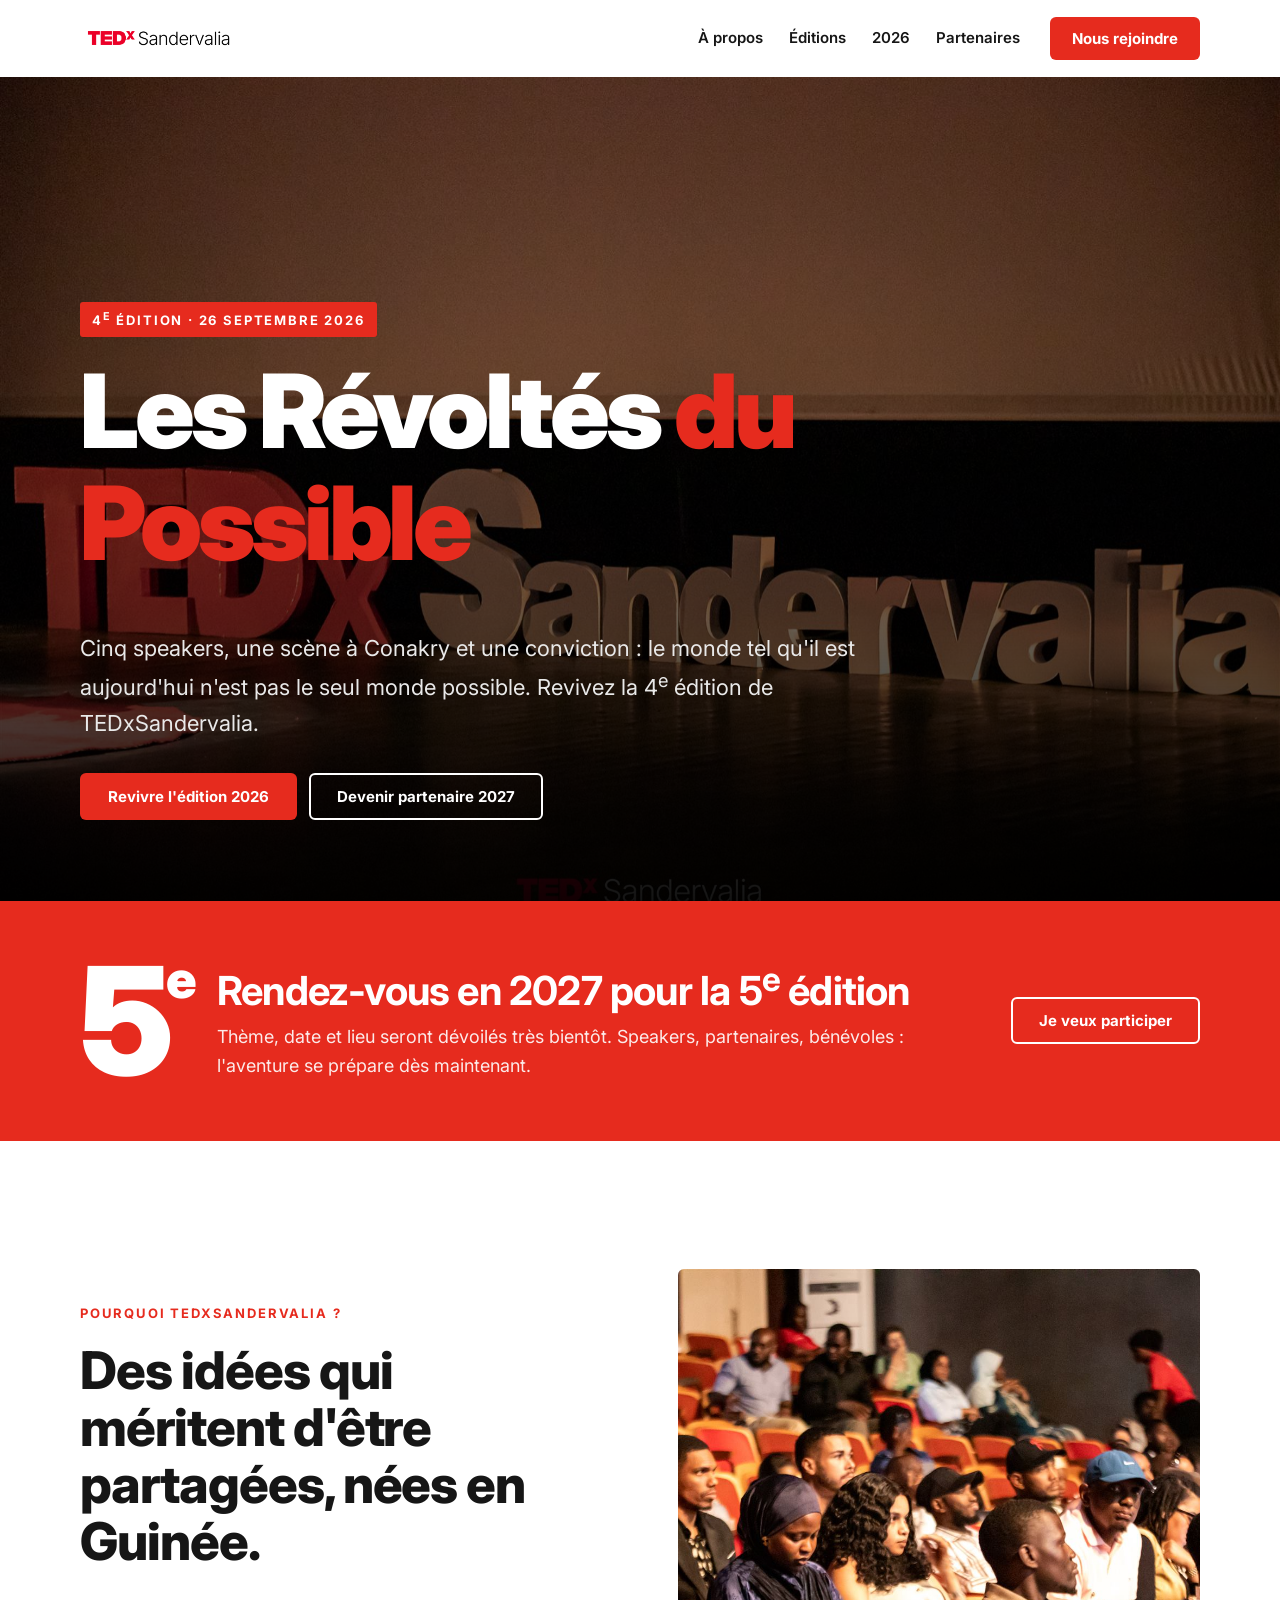
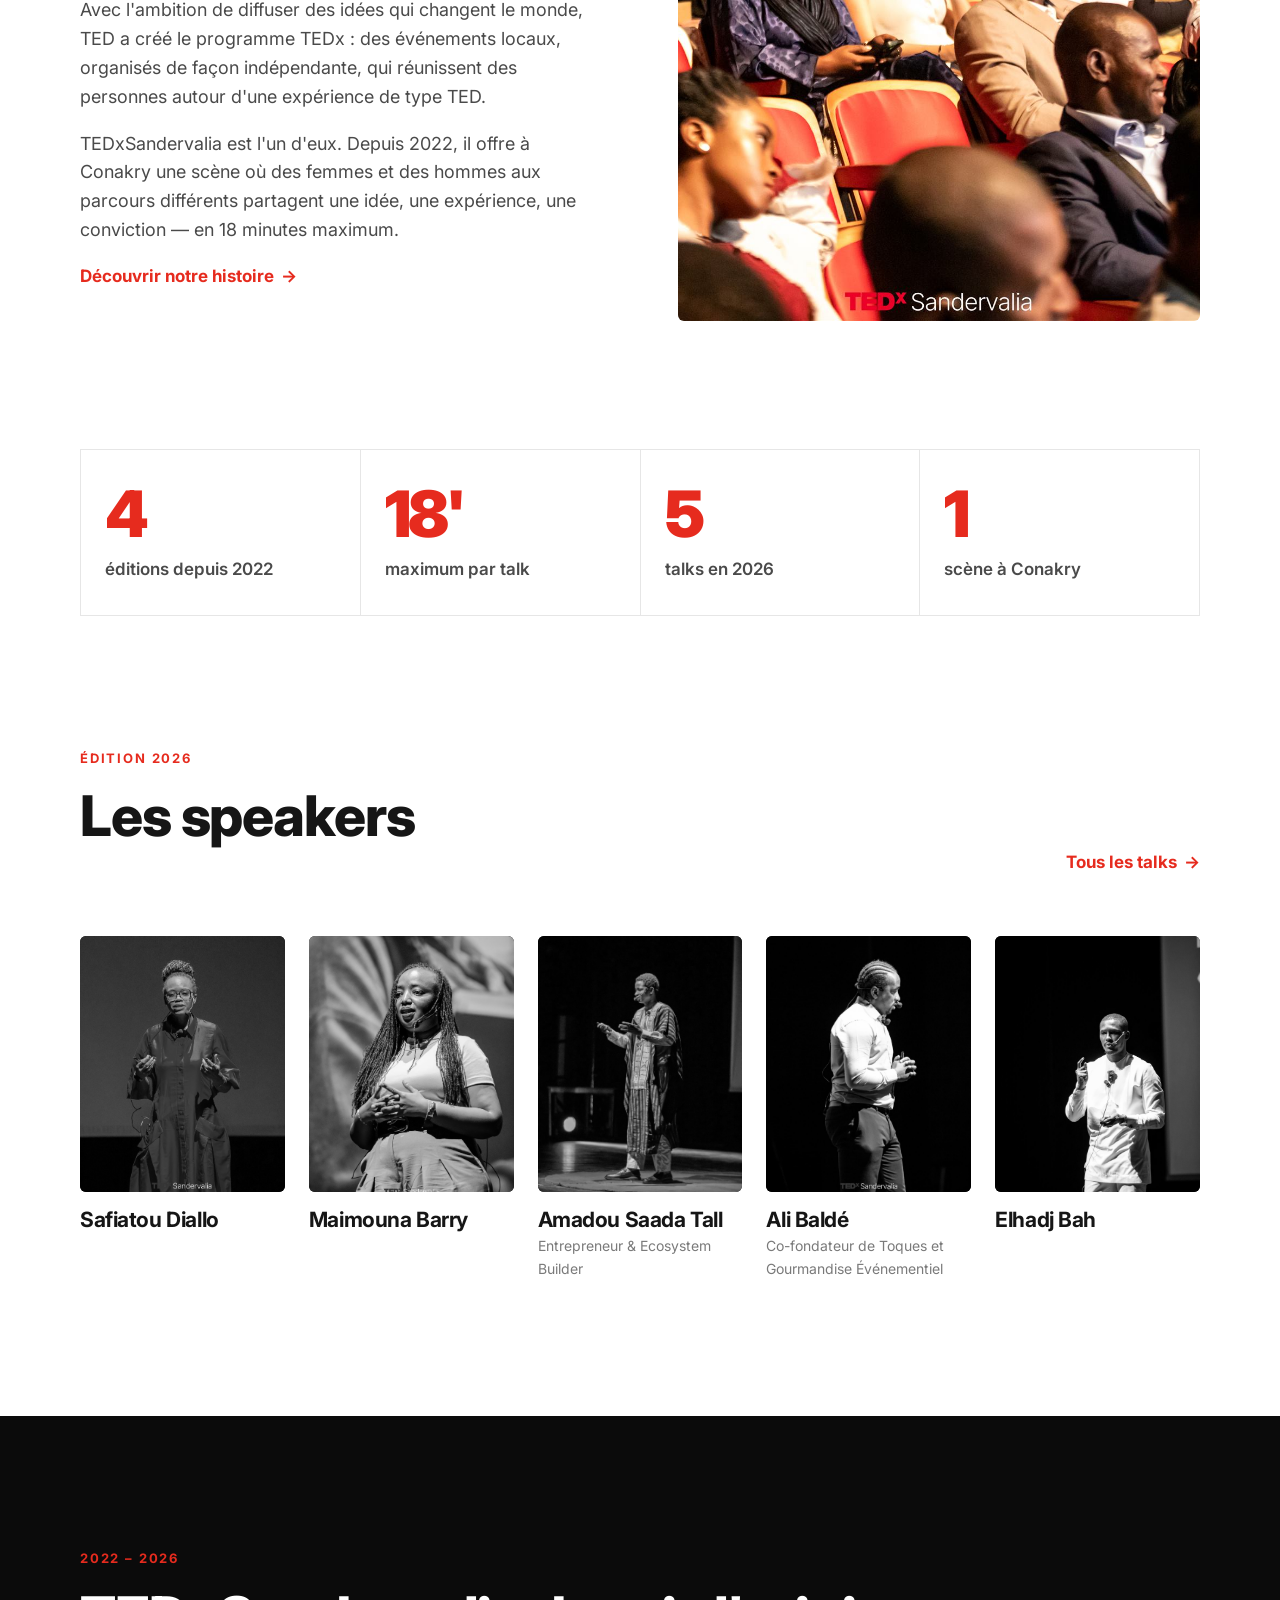
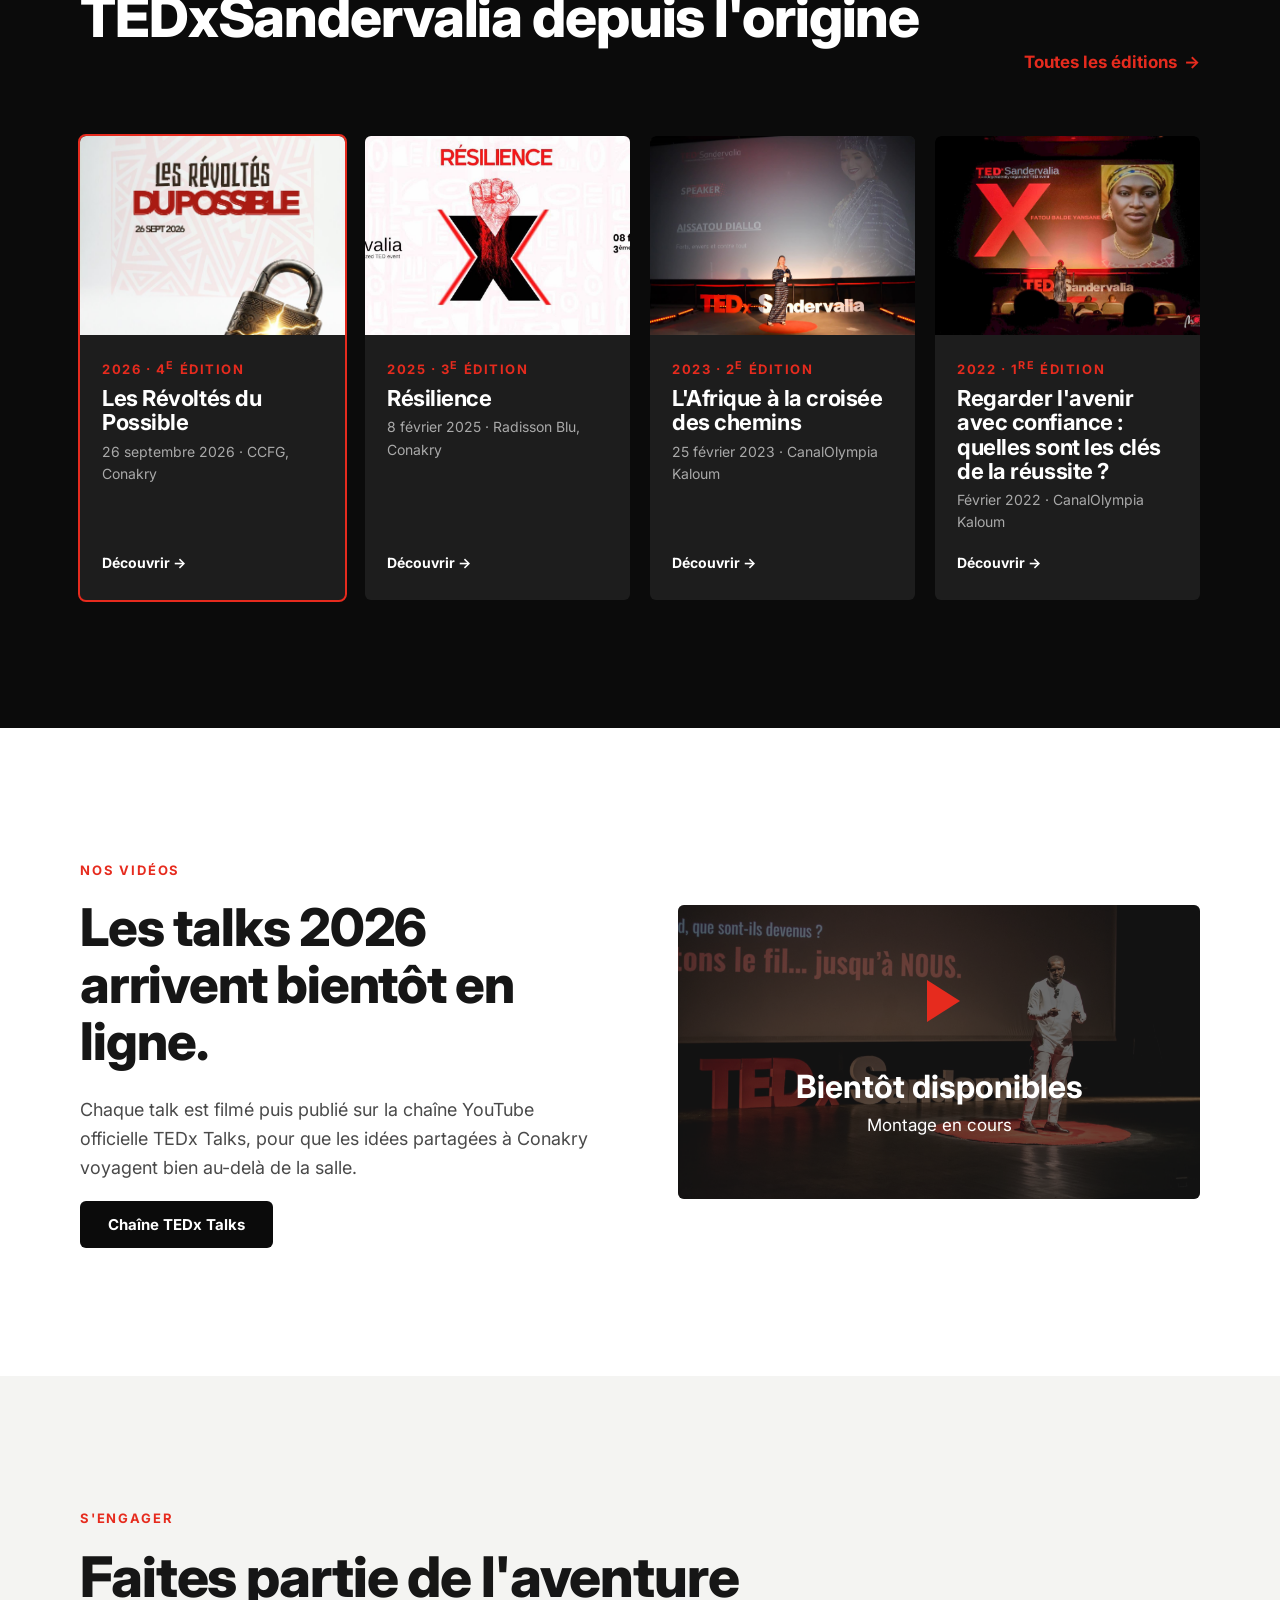
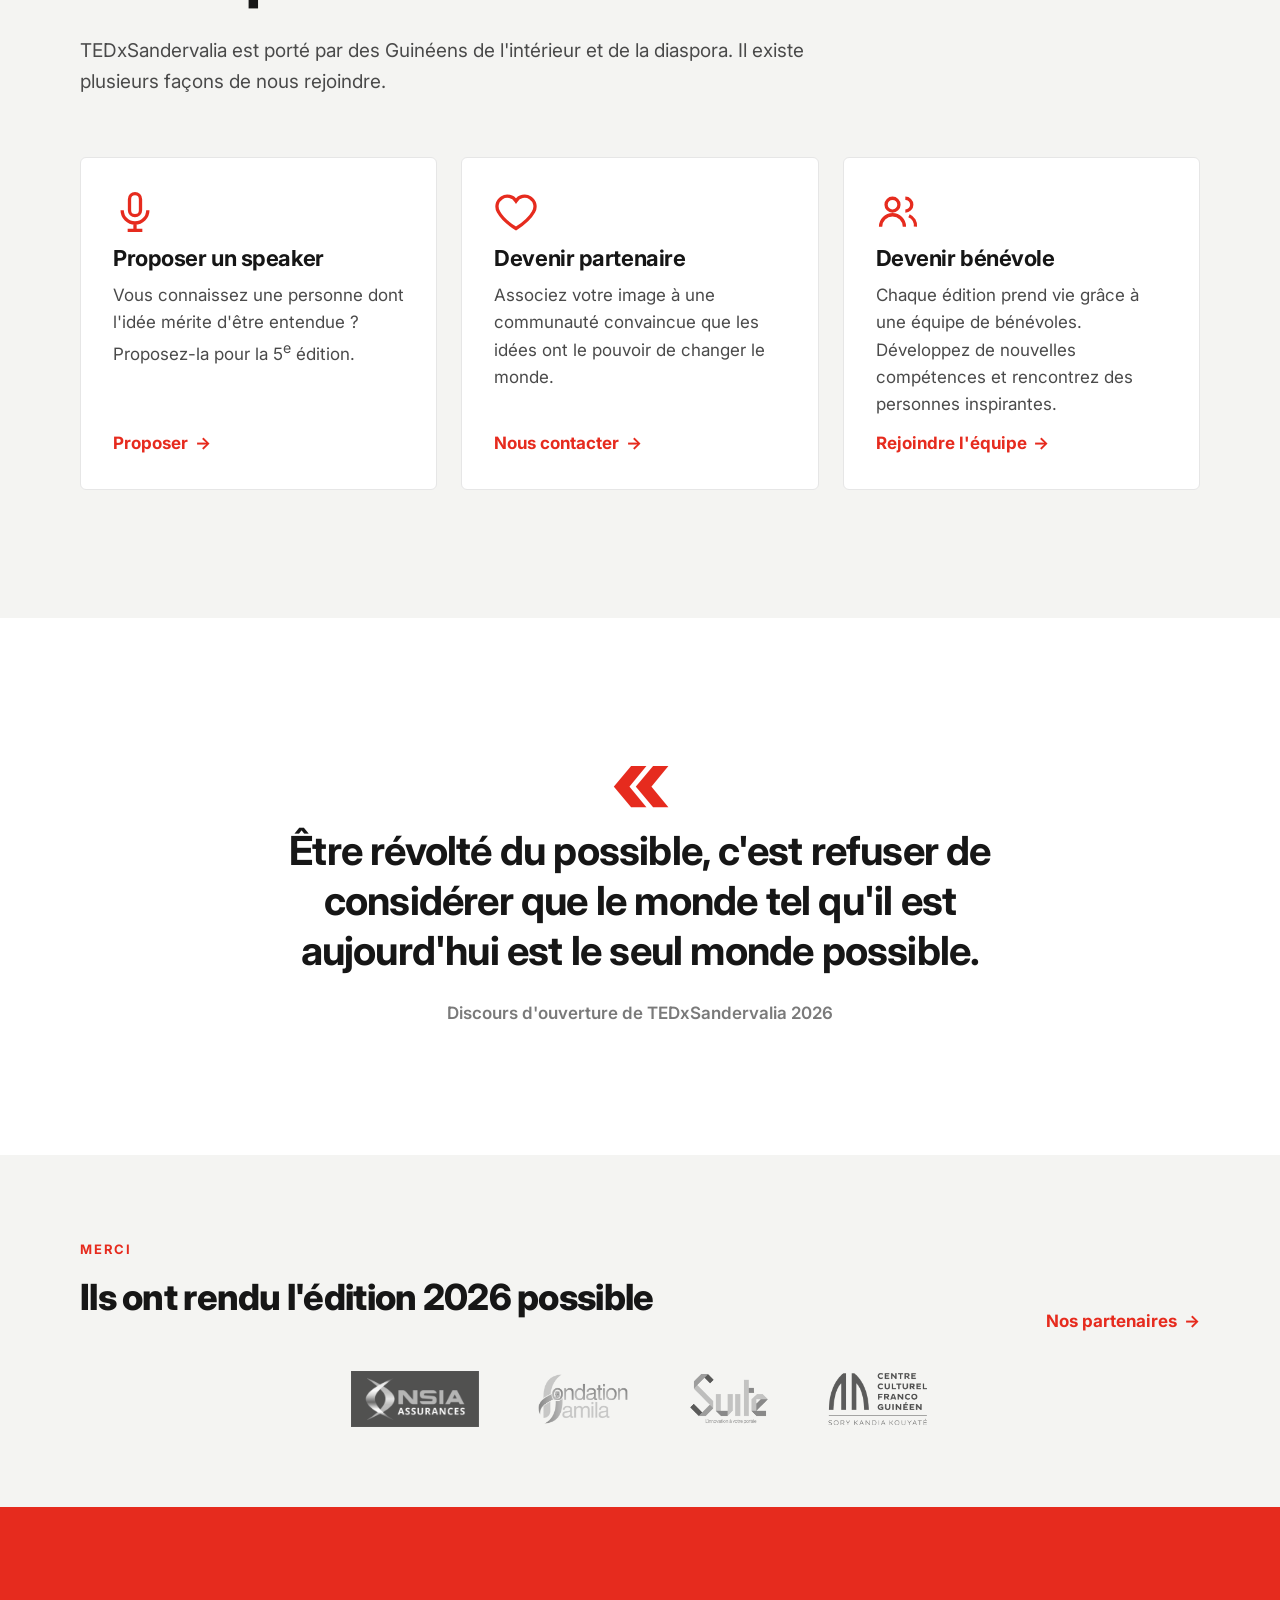
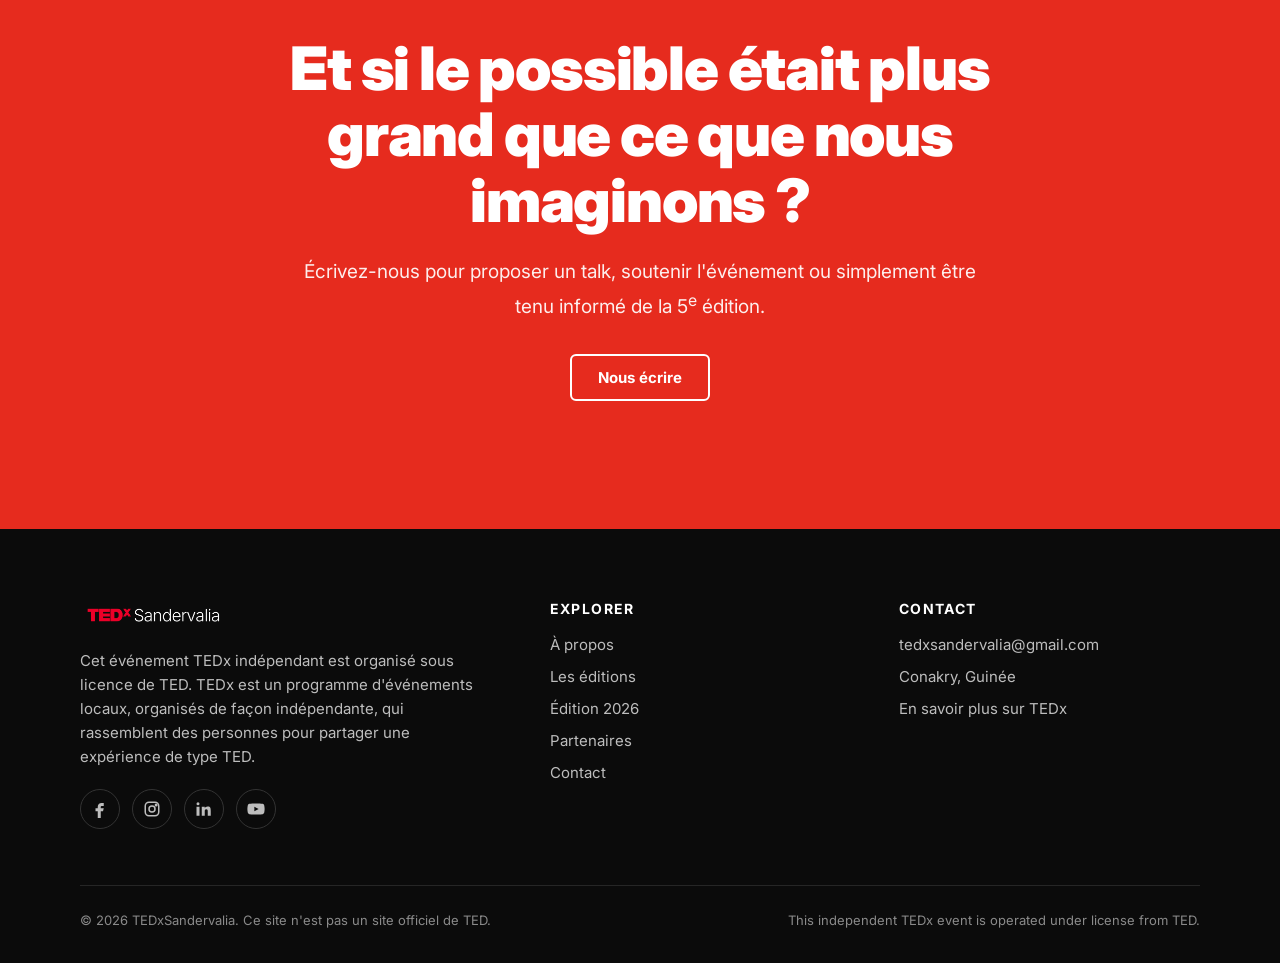
==== index.html @ 17d23d75 "Add files via upload" ====
<!doctype html>
<html lang="fr">
<head>
  <meta charset="utf-8">
  <meta name="viewport" content="width=device-width, initial-scale=1">
  <meta name="robots" content="noindex, nofollow"> <!-- PRÉVERSION : retirer au lancement officiel -->
  <title>TEDxSandervalia — Des idées qui méritent d'être partagées, à Conakry</title>
  <meta name="description" content="TEDxSandervalia est un événement TEDx organisé de façon indépendante à Conakry, en Guinée. Quatre éditions depuis 2022, des talks qui font émerger de nouvelles possibilités.">
  <meta property="og:title" content="TEDxSandervalia">
  <meta property="og:description" content="Événement TEDx organisé de façon indépendante à Conakry, Guinée.">
  <meta property="og:image" content="assets/img/hero-scene.jpg">
  <meta property="og:type" content="website">
  <link rel="icon" type="image/png" href="assets/img/favicon.png">
  <link rel="preconnect" href="https://fonts.googleapis.com">
  <link rel="preconnect" href="https://fonts.gstatic.com" crossorigin>
  <link href="https://fonts.googleapis.com/css2?family=Inter:wght@400;500;600;700;800;900&display=swap" rel="stylesheet">
  <link rel="stylesheet" href="assets/css/style.css">
</head>
<body>
  <a class="skip-link" href="#contenu">Aller au contenu</a>

  <header class="site-header">
    <div class="container">
      <a class="brand" href="index.html" aria-label="TEDxSandervalia — accueil">
        <img src="assets/img/logo-black.png" alt="TEDxSandervalia" width="159" height="30">
      </a>
      <button class="nav-toggle" aria-label="Ouvrir le menu" aria-expanded="false" aria-controls="nav"><span></span></button>
      <nav class="nav" id="nav" aria-label="Navigation principale">
        <ul class="nav__list">
          <li><a href="a-propos.html">À propos</a></li>
          <li><a href="editions.html">Éditions</a></li>
          <li><a href="edition-2026.html">2026</a></li>
          <li><a href="partenaires.html">Partenaires</a></li>
        </ul>
        <a class="btn btn--red" href="contact.html">Nous rejoindre</a>
      </nav>
    </div>
  </header>

  <main id="contenu">
    <!-- HERO -->
    <section class="hero">
      <div class="hero__media">
        <img src="assets/img/hero-scene.jpg" alt="Les lettres TEDx Sandervalia sur la scène du Centre Culturel Franco-Guinéen" fetchpriority="high">
      </div>
      <div class="container hero__content">
        <span class="eyebrow">4<sup>e</sup> édition · 26 septembre 2026</span>
        <h1>Les Révoltés <em>du Possible</em></h1>
        <p class="hero__lead">Cinq speakers, une scène à Conakry et une conviction : le monde tel qu'il est aujourd'hui n'est pas le seul monde possible. Revivez la 4<sup>e</sup> édition de TEDxSandervalia.</p>
        <div class="btn-row">
          <a class="btn btn--red" href="edition-2026.html">Revivre l'édition 2026</a>
          <a class="btn btn--ghost" href="contact.html#partenaire">Devenir partenaire 2027</a>
        </div>
      </div>
    </section>

    <!-- PROCHAINE ÉDITION -->
    <section class="section section--red" style="padding:56px 0">
      <div class="container announce">
        <div class="announce__num" aria-hidden="true">5<sup>e</sup></div>
        <div>
          <h2>Rendez-vous en 2027 pour la 5<sup>e</sup> édition</h2>
          <p>Thème, date et lieu seront dévoilés très bientôt. Speakers, partenaires, bénévoles : l'aventure se prépare dès maintenant.</p>
        </div>
        <a class="btn btn--ghost" href="contact.html">Je veux participer</a>
      </div>
    </section>

    <!-- POURQUOI -->
    <section class="section">
      <div class="container split">
        <div class="reveal">
          <span class="eyebrow">Pourquoi TEDxSandervalia ?</span>
          <h2>Des idées qui méritent d'être partagées, nées en Guinée.</h2>
          <p>Avec l'ambition de diffuser des idées qui changent le monde, TED a créé le programme TEDx : des événements locaux, organisés de façon indépendante, qui réunissent des personnes autour d'une expérience de type TED.</p>
          <p>TEDxSandervalia est l'un d'eux. Depuis 2022, il offre à Conakry une scène où des femmes et des hommes aux parcours différents partagent une idée, une expérience, une conviction — en 18 minutes maximum.</p>
          <a class="link-arrow" href="a-propos.html">Découvrir notre histoire</a>
        </div>
        <div class="split__media reveal">
          <img src="assets/img/public-1.jpg" alt="Le public attentif dans la salle du CCFG pendant TEDxSandervalia 2026" loading="lazy">
        </div>
      </div>
    </section>

    <!-- CHIFFRES -->
    <section class="section section--grey" style="padding-top:0;padding-bottom:0;background:none">
      <div class="container">
        <div class="stats reveal">
          <div class="stat"><strong>4</strong><span>éditions depuis 2022</span></div>
          <div class="stat"><strong>18'</strong><span>maximum par talk</span></div>
          <div class="stat"><strong>5</strong><span>talks en 2026</span></div>
          <div class="stat"><strong>1</strong><span>scène à Conakry</span></div>
        </div>
      </div>
    </section>

    <!-- SPEAKERS 2026 -->
    <section class="section">
      <div class="container">
        <div class="section__head section__head--row reveal">
          <div>
            <span class="eyebrow">Édition 2026</span>
            <h2>Les speakers</h2>
          </div>
          <a class="link-arrow" href="edition-2026.html#speakers">Tous les talks</a>
        </div>
        <div class="speakers">
          <article class="speaker reveal">
            <div class="speaker__photo"><img src="assets/img/safiatou-diallo.jpg" alt="Safiatou Diallo sur la scène de TEDxSandervalia" loading="lazy"></div>
            <h3>Safiatou Diallo</h3>
          </article>
          <article class="speaker reveal">
            <div class="speaker__photo"><img src="assets/img/maimouna-barry.jpg" alt="Maimouna Barry pendant son talk" loading="lazy"></div>
            <h3>Maimouna Barry</h3>
          </article>
          <article class="speaker reveal">
            <div class="speaker__photo"><img src="assets/img/amadou-saada-tall.jpg" alt="Amadou Saada Tall sur le cercle rouge TEDx" loading="lazy"></div>
            <h3>Amadou Saada Tall</h3>
            <p class="speaker__role">Entrepreneur &amp; Ecosystem Builder</p>
          </article>
          <article class="speaker reveal">
            <div class="speaker__photo"><img src="assets/img/ali-balde.jpg" alt="Ali Baldé pendant son talk" loading="lazy"></div>
            <h3>Ali Baldé</h3>
            <p class="speaker__role">Co-fondateur de Toques et Gourmandise Événementiel</p>
          </article>
          <article class="speaker reveal">
            <div class="speaker__photo"><img src="assets/img/elhadj-bah.jpg" alt="Elhadj Bah sur la scène de TEDxSandervalia" loading="lazy"></div>
            <h3>Elhadj Bah</h3>
          </article>
        </div>
      </div>
    </section>

    <!-- ÉDITIONS -->
    <section class="section section--dark">
      <div class="container">
        <div class="section__head section__head--row reveal">
          <div>
            <span class="eyebrow">2022 – 2026</span>
            <h2>TEDxSandervalia depuis l'origine</h2>
          </div>
          <a class="link-arrow" href="editions.html">Toutes les éditions</a>
        </div>
        <div class="editions">
          <a class="edition edition--current reveal" href="edition-2026.html">
            <div class="edition__media"><img src="assets/img/affiche-2026.jpg" alt="Affiche Les Révoltés du Possible" loading="lazy"></div>
            <div class="edition__body">
              <span class="edition__year">2026 · 4<sup>e</sup> édition</span>
              <h3>Les Révoltés du Possible</h3>
              <p>26 septembre 2026 · CCFG, Conakry</p>
              <span class="edition__more">Découvrir →</span>
            </div>
          </a>
          <a class="edition reveal" href="editions.html#2025">
            <div class="edition__media"><img src="assets/img/edition-2025.jpg" alt="Visuel de l'édition Résilience" loading="lazy"></div>
            <div class="edition__body">
              <span class="edition__year">2025 · 3<sup>e</sup> édition</span>
              <h3>Résilience</h3>
              <p>8 février 2025 · Radisson Blu, Conakry</p>
              <span class="edition__more">Découvrir →</span>
            </div>
          </a>
          <a class="edition reveal" href="editions.html#2023">
            <div class="edition__media"><img src="assets/img/edition-2023.jpg" alt="Une speaker sur la scène de TEDxSandervalia 2023" loading="lazy"></div>
            <div class="edition__body">
              <span class="edition__year">2023 · 2<sup>e</sup> édition</span>
              <h3>L'Afrique à la croisée des chemins</h3>
              <p>25 février 2023 · CanalOlympia Kaloum</p>
              <span class="edition__more">Découvrir →</span>
            </div>
          </a>
          <a class="edition reveal" href="editions.html#2022">
            <div class="edition__media"><img src="assets/img/edition-2022.jpg" alt="Première édition de TEDxSandervalia au CanalOlympia Kaloum" loading="lazy"></div>
            <div class="edition__body">
              <span class="edition__year">2022 · 1<sup>re</sup> édition</span>
              <h3>Regarder l'avenir avec confiance : quelles sont les clés de la réussite ?</h3>
              <p>Février 2022 · CanalOlympia Kaloum</p>
              <span class="edition__more">Découvrir →</span>
            </div>
          </a>
        </div>
      </div>
    </section>

    <!-- VIDÉOS -->
    <section class="section">
      <div class="container split split--reverse">
        <div class="reveal">
          <span class="eyebrow">Nos vidéos</span>
          <h2>Les talks 2026 arrivent bientôt en ligne.</h2>
          <p>Chaque talk est filmé puis publié sur la chaîne YouTube officielle TEDx Talks, pour que les idées partagées à Conakry voyagent bien au-delà de la salle.</p>
          <a class="btn btn--dark" href="https://www.youtube.com/@TEDx" target="_blank" rel="noopener">Chaîne TEDx Talks</a>
        </div>
        <div class="reveal">
          <div class="video-placeholder">
            <img src="assets/img/elhadj-scene.jpg" alt="" loading="lazy">
            <div>
              <svg viewBox="0 0 24 24" fill="currentColor" aria-hidden="true"><path d="M8 5v14l11-7z"/></svg>
              <strong>Bientôt disponibles</strong>
              <span>Montage en cours</span>
            </div>
          </div>
        </div>
      </div>
    </section>

    <!-- PROGRAMMES -->
    <section class="section section--grey">
      <div class="container">
        <div class="section__head reveal">
          <span class="eyebrow">S'engager</span>
          <h2>Faites partie de l'aventure</h2>
          <p>TEDxSandervalia est porté par des Guinéens de l'intérieur et de la diaspora. Il existe plusieurs façons de nous rejoindre.</p>
        </div>
        <div class="cards">
          <article class="card reveal">
            <svg class="card__icon" viewBox="0 0 24 24" fill="none" stroke="currentColor" stroke-width="1.8" aria-hidden="true"><rect x="9" y="2" width="6" height="12" rx="3"/><path d="M5 11a7 7 0 0 0 14 0M12 18v4M8 22h8"/></svg>
            <h3>Proposer un speaker</h3>
            <p>Vous connaissez une personne dont l'idée mérite d'être entendue ? Proposez-la pour la 5<sup>e</sup> édition.</p>
            <a class="link-arrow" href="contact.html#speaker">Proposer</a>
          </article>
          <article class="card reveal">
            <svg class="card__icon" viewBox="0 0 24 24" fill="none" stroke="currentColor" stroke-width="1.8" aria-hidden="true"><path d="M12 21s-7-4.4-9.5-9A5.5 5.5 0 0 1 12 6a5.5 5.5 0 0 1 9.5 6C19 16.6 12 21 12 21z"/></svg>
            <h3>Devenir partenaire</h3>
            <p>Associez votre image à une communauté convaincue que les idées ont le pouvoir de changer le monde.</p>
            <a class="link-arrow" href="contact.html#partenaire">Nous contacter</a>
          </article>
          <article class="card reveal">
            <svg class="card__icon" viewBox="0 0 24 24" fill="none" stroke="currentColor" stroke-width="1.8" aria-hidden="true"><circle cx="9" cy="8" r="3.5"/><path d="M2.5 20a6.5 6.5 0 0 1 13 0M16 4.5a3.5 3.5 0 0 1 0 7M18 14a6 6 0 0 1 3.5 6"/></svg>
            <h3>Devenir bénévole</h3>
            <p>Chaque édition prend vie grâce à une équipe de bénévoles. Développez de nouvelles compétences et rencontrez des personnes inspirantes.</p>
            <a class="link-arrow" href="contact.html#benevole">Rejoindre l'équipe</a>
          </article>
        </div>
      </div>
    </section>

    <!-- CITATION -->
    <section class="section">
      <figure class="container quote reveal">
        <blockquote>Être révolté du possible, c'est refuser de considérer que le monde tel qu'il est aujourd'hui est le seul monde possible.</blockquote>
        <figcaption>Discours d'ouverture de TEDxSandervalia 2026</figcaption>
      </figure>
    </section>

    <!-- PARTENAIRES -->
    <section class="section section--grey" style="padding:clamp(48px,7vw,80px) 0">
      <div class="container">
        <div class="section__head section__head--row reveal" style="margin-bottom:36px">
          <div>
            <span class="eyebrow">Merci</span>
            <h2 style="font-size:clamp(26px,3.4vw,36px)">Ils ont rendu l'édition 2026 possible</h2>
          </div>
          <a class="link-arrow" href="partenaires.html">Nos partenaires</a>
        </div>
        <div class="logo-strip reveal">
          <img src="assets/img/partenaires/nsia-assurances.png" alt="NSIA Assurances" loading="lazy">
          <img src="assets/img/partenaires/fondation-jamila.png" alt="Fondation Jamila" loading="lazy">
          <img src="assets/img/partenaires/suite.png" alt="SUITE" loading="lazy">
          <img src="assets/img/partenaires/ccfg.png" alt="Centre Culturel Franco-Guinéen Sory Kandia Kouyaté" loading="lazy">
        </div>
      </div>
    </section>

    <!-- CTA -->
    <section class="section section--red cta">
      <div class="container">
        <h2>Et si le possible était plus grand que ce que nous imaginons ?</h2>
        <p>Écrivez-nous pour proposer un talk, soutenir l'événement ou simplement être tenu informé de la 5<sup>e</sup> édition.</p>
        <div class="btn-row">
          <a class="btn btn--ghost" href="contact.html">Nous écrire</a>
        </div>
      </div>
    </section>
  </main>

  <footer class="site-footer">
    <div class="container">
      <div class="footer-grid">
        <div class="footer-about">
          <a class="brand brand--light" href="index.html">
            <img src="assets/img/logo-white.png" alt="TEDxSandervalia" width="148" height="28">
          </a>
          <p>Cet événement TEDx indépendant est organisé sous licence de TED. TEDx est un programme d'événements locaux, organisés de façon indépendante, qui rassemblent des personnes pour partager une expérience de type TED.</p>
          <div class="socials">
            <!-- TODO : remplacer les # par les URL réelles des réseaux sociaux -->
            <a href="https://www.facebook.com/TEDxSandervalia/" target="_blank" rel="noopener" aria-label="Facebook"><svg viewBox="0 0 24 24" fill="currentColor"><path d="M14 8h3V4h-3c-2.8 0-5 2.2-5 5v2H6v4h3v9h4v-9h3l1-4h-4V9c0-.6.4-1 1-1z"/></svg></a>
            <a href="https://www.instagram.com/tedxsandervalia/" target="_blank" rel="noopener" aria-label="Instagram"><svg viewBox="0 0 24 24" fill="none" stroke="currentColor" stroke-width="2"><rect x="3" y="3" width="18" height="18" rx="5"/><circle cx="12" cy="12" r="4"/><circle cx="17.5" cy="6.5" r="1" fill="currentColor"/></svg></a>
            <a href="https://www.linkedin.com/in/tedxsandervalia-a0031122a/" target="_blank" rel="noopener" aria-label="LinkedIn"><svg viewBox="0 0 24 24" fill="currentColor"><path d="M4 3a2 2 0 1 1 0 4 2 2 0 0 1 0-4zM2 9h4v12H2zM9 9h4v1.7c.6-1 1.9-2 3.9-2 4 0 4.1 2.7 4.1 6V21h-4v-5.5c0-1.4 0-3.2-2-3.2s-2 1.5-2 3.1V21H9z"/></svg></a>
            <a href="https://www.youtube.com/@tedxsandervalia6282" target="_blank" rel="noopener" aria-label="YouTube"><svg viewBox="0 0 24 24" fill="currentColor"><path d="M23 7.2a3 3 0 0 0-2.1-2.1C19 4.6 12 4.6 12 4.6s-7 0-8.9.5A3 3 0 0 0 1 7.2 31 31 0 0 0 .5 12a31 31 0 0 0 .5 4.8 3 3 0 0 0 2.1 2.1c1.9.5 8.9.5 8.9.5s7 0 8.9-.5a3 3 0 0 0 2.1-2.1 31 31 0 0 0 .5-4.8 31 31 0 0 0-.5-4.8zM9.8 15V9l5.7 3z"/></svg></a>
          </div>
        </div>
        <div>
          <h4>Explorer</h4>
          <ul>
            <li><a href="a-propos.html">À propos</a></li>
            <li><a href="editions.html">Les éditions</a></li>
            <li><a href="edition-2026.html">Édition 2026</a></li>
            <li><a href="partenaires.html">Partenaires</a></li>
            <li><a href="contact.html">Contact</a></li>
          </ul>
        </div>
        <div>
          <h4>Contact</h4>
          <ul>
            <li><a data-email=""></a></li>
            <li>Conakry, Guinée</li>
            <li><a href="https://www.ted.com/tedx" target="_blank" rel="noopener">En savoir plus sur TEDx</a></li>
          </ul>
        </div>
      </div>
      <div class="footer-legal">
        <span>© <span data-year>2026</span> TEDxSandervalia. Ce site n'est pas un site officiel de TED.</span>
        <span>This independent TEDx event is operated under license from TED.</span>
      </div>
    </div>
  </footer>

  <script src="assets/js/main.js" defer></script>
</body>
</html>
---- assets/css/style.css ----
/* ==========================================================================
   TEDxSandervalia — feuille de style principale
   Rouge TEDx officiel : #E62B1E (charte TED). Typo : Inter.
   ========================================================================== */

:root {
  --red: #e62b1e;
  --red-dark: #b81f14;
  --black: #0b0b0b;
  --ink: #161616;
  --grey-900: #1d1d1d;
  --grey-700: #4a4a4a;
  --grey-500: #7a7a7a;
  --grey-200: #e6e6e6;
  --grey-100: #f4f4f2;
  --white: #ffffff;

  --font: "Inter", system-ui, -apple-system, "Segoe UI", Roboto, sans-serif;
  --max: 1200px;
  --gutter: clamp(16px, 4vw, 40px);
  --radius: 6px;
  --header-h: 76px;
  --ease: cubic-bezier(.2, .7, .2, 1);
}

*, *::before, *::after { box-sizing: border-box; }

html { scroll-behavior: smooth; -webkit-text-size-adjust: 100%; }

body {
  margin: 0;
  font-family: var(--font);
  font-size: 17px;
  line-height: 1.6;
  color: var(--ink);
  background: var(--white);
  -webkit-font-smoothing: antialiased;
}

img { max-width: 100%; display: block; }
a { color: inherit; }
h1, h2, h3, h4 { line-height: 1.1; margin: 0 0 .5em; letter-spacing: -.02em; }
p { margin: 0 0 1em; }

.container { width: 100%; max-width: var(--max); margin: 0 auto; padding: 0 var(--gutter); }

.skip-link {
  position: absolute; left: -9999px; top: 0; z-index: 1000;
  background: var(--red); color: var(--white); padding: 10px 16px;
}
.skip-link:focus { left: 16px; top: 16px; }

:focus-visible { outline: 3px solid var(--red); outline-offset: 3px; }

/* ---------- Boutons ---------- */
.btn {
  display: inline-flex; align-items: center; gap: .5em;
  padding: 14px 26px;
  font: 700 15px/1 var(--font);
  text-decoration: none;
  border-radius: var(--radius);
  border: 2px solid transparent;
  cursor: pointer;
  transition: background .2s, color .2s, border-color .2s, transform .2s var(--ease);
}
.btn:hover { transform: translateY(-2px); }
.btn--red { background: var(--red); color: var(--white); }
.btn--red:hover { background: var(--red-dark); }
.btn--ghost { border-color: currentColor; color: var(--white); }
.btn--ghost:hover { background: var(--white); color: var(--black); border-color: var(--white); }
.btn--dark { background: var(--black); color: var(--white); }
.btn--dark:hover { background: var(--grey-900); }
.btn-row { display: flex; flex-wrap: wrap; gap: 12px; }

.link-arrow {
  font-weight: 700; text-decoration: none; color: var(--red);
  display: inline-flex; gap: .4em; align-items: center;
}
.link-arrow::after { content: "→"; transition: transform .2s var(--ease); }
.link-arrow:hover::after { transform: translateX(4px); }

/* ---------- En-tête ---------- */
.site-header {
  position: sticky; top: 0; z-index: 100;
  background: var(--white);
  border-bottom: 1px solid transparent;
  transition: border-color .2s, box-shadow .2s;
}
.site-header.is-scrolled { border-color: var(--grey-200); box-shadow: 0 4px 20px rgba(0,0,0,.05); }
.site-header .container {
  height: var(--header-h);
  display: flex; align-items: center; justify-content: space-between; gap: 24px;
}

/* Logo TEDxSandervalia (en-tête et pied de page) */
.brand { display: flex; flex-direction: column; align-items: flex-start; text-decoration: none; line-height: 1; }
.brand img { height: 30px; width: auto; max-width: none; }
.brand__tagline { font-size: 9.5px; letter-spacing: .01em; color: var(--grey-900); margin-top: 5px; white-space: nowrap; }
.brand__tagline b { color: var(--red); }
.brand--light .brand__tagline { color: #cfcfcf; }

.nav { display: flex; align-items: center; gap: 30px; }
.nav__list { display: flex; gap: 26px; list-style: none; margin: 0; padding: 0; }
.nav__list a {
  text-decoration: none; font-weight: 600; font-size: 15px; color: var(--ink);
  padding: 6px 0; position: relative;
}
.nav__list a::after {
  content: ""; position: absolute; left: 0; right: 0; bottom: 0; height: 2px;
  background: var(--red); transform: scaleX(0); transform-origin: left; transition: transform .25s var(--ease);
}
.nav__list a:hover::after, .nav__list a[aria-current="page"]::after { transform: scaleX(1); }
.nav .btn { padding: 12px 20px; }

.nav-toggle {
  display: none; background: none; border: 0; padding: 8px; cursor: pointer;
  width: 44px; height: 44px; position: relative;
}
.nav-toggle span, .nav-toggle span::before, .nav-toggle span::after {
  position: absolute; left: 10px; width: 24px; height: 2px; background: var(--ink); content: "";
  transition: transform .25s var(--ease), opacity .2s;
}
.nav-toggle span { top: 21px; }
.nav-toggle span::before { left: 0; top: -7px; }
.nav-toggle span::after { left: 0; top: 7px; }
.nav-open .nav-toggle span { background: transparent; }
.nav-open .nav-toggle span::before { transform: translateY(7px) rotate(45deg); }
.nav-open .nav-toggle span::after { transform: translateY(-7px) rotate(-45deg); }

@media (max-width: 960px) {
  .nav-toggle { display: block; }
  .nav {
    position: fixed; inset: var(--header-h) 0 0 0;
    background: var(--white);
    flex-direction: column; align-items: flex-start; gap: 28px;
    padding: 32px var(--gutter);
    transform: translateX(100%); transition: transform .3s var(--ease);
    overflow-y: auto;
  }
  .nav-open .nav { transform: none; }
  .nav__list { flex-direction: column; gap: 18px; }
  .nav__list a { font-size: 24px; font-weight: 700; }
  .nav-open { overflow: hidden; }
}

/* ---------- Hero ---------- */
.hero {
  position: relative; isolation: isolate;
  min-height: calc(100svh - var(--header-h));
  display: flex; align-items: flex-end;
  color: var(--white); background: var(--black);
  overflow: hidden;
}
.hero__media { position: absolute; inset: 0; z-index: -2; }
.hero__media img { width: 100%; height: 100%; object-fit: cover; transform: scale(1.06); animation: heroZoom 14s var(--ease) forwards; }
@keyframes heroZoom { to { transform: scale(1); } }
.hero::before {
  content: ""; position: absolute; inset: 0; z-index: -1;
  background: linear-gradient(180deg, rgba(0,0,0,.25) 0%, rgba(0,0,0,.35) 40%, rgba(0,0,0,.92) 100%);
}
.hero__content { padding-top: 120px; padding-bottom: clamp(48px, 9vh, 96px); }
.eyebrow {
  display: inline-block; font-size: 13px; font-weight: 700; letter-spacing: .14em; text-transform: uppercase;
  color: var(--red); margin-bottom: 18px;
}
.hero .eyebrow { color: var(--white); background: var(--red); padding: 6px 12px; border-radius: 3px; }
.hero h1 { font-size: clamp(42px, 8vw, 104px); font-weight: 900; letter-spacing: -.04em; max-width: 14ch; }
.hero h1 em { font-style: normal; color: var(--red); }
.hero__lead { font-size: clamp(18px, 2vw, 22px); max-width: 60ch; color: #e9e9e9; margin-bottom: 32px; }
.hero__meta { display: flex; flex-wrap: wrap; gap: 10px 28px; margin-bottom: 32px; font-weight: 600; }
.hero__meta span { display: inline-flex; gap: 8px; align-items: center; }
.hero__meta svg { width: 18px; height: 18px; color: var(--red); flex: none; }

.hero--page { min-height: 62vh; }
.hero--page h1 { font-size: clamp(40px, 6.5vw, 84px); max-width: 18ch; }

/* ---------- Sections ---------- */
.section { padding: clamp(64px, 10vw, 128px) 0; }
.section--dark { background: var(--black); color: var(--white); }
.section--grey { background: var(--grey-100); }
.section--red { background: var(--red); color: var(--white); }
.section__head { max-width: 760px; margin-bottom: clamp(36px, 5vw, 60px); }
.section__head h2 { font-size: clamp(32px, 5vw, 56px); font-weight: 800; }
.section__head p { font-size: 19px; color: var(--grey-700); }
.section--dark .section__head p { color: #bdbdbd; }
.section__head--row { max-width: none; display: flex; justify-content: space-between; align-items: flex-end; gap: 24px; flex-wrap: wrap; }

/* Bandeau « prochaine édition » */
.announce {
  display: grid; grid-template-columns: auto 1fr auto; gap: 28px; align-items: center;
}
.announce__num { font-size: clamp(72px, 12vw, 150px); font-weight: 900; line-height: .85; letter-spacing: -.05em; }
.announce__num sup { font-size: .35em; vertical-align: top; }
.announce h2 { font-size: clamp(26px, 3.5vw, 40px); margin-bottom: .25em; }
.announce p { margin: 0; opacity: .9; font-size: 18px; }
@media (max-width: 760px) { .announce { grid-template-columns: 1fr; gap: 16px; } }

/* Split texte / image */
.split { display: grid; grid-template-columns: 1fr 1fr; gap: clamp(32px, 6vw, 88px); align-items: center; }
.split--reverse .split__media { order: -1; }
.split__media img { width: 100%; aspect-ratio: 4/5; object-fit: cover; border-radius: var(--radius); }
.split__media--wide img { aspect-ratio: 3/2; }
.split__media--square img { aspect-ratio: 1/1; }
.split h2 { font-size: clamp(32px, 4.5vw, 52px); font-weight: 800; }
.split p { font-size: 18px; color: var(--grey-700); }
.section--dark .split p { color: #c9c9c9; }
@media (max-width: 860px) { .split { grid-template-columns: 1fr; } .split--reverse .split__media { order: 0; } }

/* Chiffres clés */
.stats { display: grid; grid-template-columns: repeat(4, 1fr); gap: 1px; background: var(--grey-200); border: 1px solid var(--grey-200); }
.stat { background: var(--white); padding: 32px 24px; }
.stat strong { display: block; font-size: clamp(40px, 5vw, 64px); font-weight: 900; color: var(--red); line-height: 1; letter-spacing: -.04em; }
.stat span { display: block; margin-top: 10px; font-weight: 600; color: var(--grey-700); }
@media (max-width: 760px) { .stats { grid-template-columns: repeat(2, 1fr); } }

/* Cartes génériques */
.cards { display: grid; grid-template-columns: repeat(auto-fit, minmax(260px, 1fr)); gap: 24px; }
.card {
  background: var(--white); border: 1px solid var(--grey-200); border-radius: var(--radius);
  padding: 32px; display: flex; flex-direction: column; gap: 12px;
  transition: transform .25s var(--ease), box-shadow .25s;
}
.card:hover { transform: translateY(-4px); box-shadow: 0 18px 40px rgba(0,0,0,.08); }
.card h3 { font-size: 22px; margin: 0; }
.card p { color: var(--grey-700); margin: 0; flex: 1; }
.card__icon { width: 44px; height: 44px; color: var(--red); }
.section--dark .card { background: var(--grey-900); border-color: #2c2c2c; }
.section--dark .card p { color: #bdbdbd; }

/* Éditions */
.edition-feature {
  display: grid; grid-template-columns: 1.1fr 1fr; background: var(--grey-900); border-radius: var(--radius); overflow: hidden;
  text-decoration: none; color: var(--white);
}
.edition-feature__media { position: relative; overflow: hidden; }
.edition-feature__media img { width: 100%; height: 100%; object-fit: cover; min-height: 360px; transition: transform .6s var(--ease); }
.edition-feature:hover .edition-feature__media img { transform: scale(1.04); }
.edition-feature__body { padding: clamp(28px, 4vw, 56px); display: flex; flex-direction: column; justify-content: center; gap: 14px; }
.edition-feature__year { font-size: 14px; font-weight: 700; letter-spacing: .14em; color: var(--red); text-transform: uppercase; }
.edition-feature h3 { font-size: clamp(30px, 4vw, 48px); font-weight: 800; }
.edition-feature p { color: #c9c9c9; }
@media (max-width: 860px) { .edition-feature { grid-template-columns: 1fr; } .edition-feature__media img { min-height: 260px; } }
.editions-note { margin-top: 28px; color: #9a9a9a; font-size: 15px; }

.editions { display: grid; grid-template-columns: repeat(4, 1fr); gap: 20px; }
@media (max-width: 1000px) { .editions { grid-template-columns: repeat(2, 1fr); } }
@media (max-width: 560px) { .editions { grid-template-columns: 1fr; } }
.edition {
  display: flex; flex-direction: column; background: var(--grey-900); border-radius: var(--radius); overflow: hidden;
  text-decoration: none; color: var(--white); transition: transform .25s var(--ease);
}
.edition:hover { transform: translateY(-4px); }
.edition__media { aspect-ratio: 4/3; overflow: hidden; background: #000; }
.edition__media img { width: 100%; height: 100%; object-fit: cover; transition: transform .6s var(--ease); }
.edition:hover .edition__media img { transform: scale(1.05); }
.edition__body { padding: 22px 22px 26px; display: flex; flex-direction: column; gap: 6px; flex: 1; }
.edition__year { font-size: 13px; font-weight: 700; letter-spacing: .12em; text-transform: uppercase; color: var(--red); }
.edition h3 { font-size: 22px; margin: 0; }
.edition p { font-size: 14px; color: #a9a9a9; margin: 0; }
.edition__more { margin-top: auto; padding-top: 12px; font-weight: 700; font-size: 14px; }
.edition--current { outline: 2px solid var(--red); }

/* Speakers */
.speakers { display: grid; grid-template-columns: repeat(5, 1fr); gap: 24px; }
@media (max-width: 1000px) { .speakers { grid-template-columns: repeat(3, 1fr); } }
@media (max-width: 640px) { .speakers { grid-template-columns: repeat(2, 1fr); gap: 16px; } }
.speaker { text-decoration: none; color: inherit; }
.speaker__photo { position: relative; overflow: hidden; border-radius: var(--radius); background: var(--grey-900); aspect-ratio: 4/5; }
.speaker__photo img { width: 100%; height: 100%; object-fit: cover; filter: grayscale(100%); transition: filter .4s, transform .6s var(--ease); }
.speaker:hover .speaker__photo img, .speaker:focus-within .speaker__photo img { filter: none; transform: scale(1.04); }
.speaker__photo::after {
  content: ""; position: absolute; left: 0; bottom: 0; width: 100%; height: 5px; background: var(--red);
  transform: scaleX(0); transform-origin: left; transition: transform .35s var(--ease);
}
.speaker:hover .speaker__photo::after { transform: scaleX(1); }
.speaker h3 { font-size: 21px; margin: 16px 0 4px; }
.speaker__role { font-size: 14px; color: var(--grey-500); margin: 0 0 8px; }
.speaker__talk { font-size: 15px; font-weight: 600; color: var(--ink); margin: 0; }
.section--dark .speaker__talk { color: var(--white); }
.speaker__talk--tbc { color: var(--grey-500); font-weight: 500; font-style: italic; }

/* Comité d'organisation (page À propos) */
.committee { margin-top: clamp(56px, 8vw, 96px); }
.committee h3.committee__title { font-size: clamp(24px, 3vw, 32px); font-weight: 800; margin: 0 0 8px; }
.committee__intro { font-size: 17px; color: var(--grey-700); margin: 0 0 32px; max-width: 640px; }
.speakers--4 { grid-template-columns: repeat(4, 1fr); }
@media (max-width: 1000px) { .speakers--4 { grid-template-columns: repeat(2, 1fr); } }
.speaker__photo--empty { display: grid; place-items: center; background: var(--grey-200); color: var(--grey-500); }
.speaker__photo--empty svg { width: 38%; height: auto; }
.speaker__photo--empty::after { display: none; }

/* Programme (timeline) */
.timeline { list-style: none; margin: 0; padding: 0; border-left: 2px solid var(--grey-200); }
.timeline li { position: relative; padding: 0 0 28px 32px; display: grid; grid-template-columns: 90px 1fr; gap: 16px; }
.timeline li::before {
  content: ""; position: absolute; left: -8px; top: 6px; width: 14px; height: 14px; border-radius: 50%;
  background: var(--white); border: 3px solid var(--red);
}
.timeline time { font-weight: 800; color: var(--red); font-variant-numeric: tabular-nums; }
.timeline h4 { font-size: 18px; margin: 0 0 2px; }
.timeline p { margin: 0; color: var(--grey-700); font-size: 15px; }
.timeline .is-session::before { background: var(--red); }
.timeline .is-session h4 { text-transform: uppercase; letter-spacing: .06em; font-size: 14px; color: var(--grey-500); }
@media (max-width: 560px) { .timeline li { grid-template-columns: 1fr; gap: 2px; } }

/* Galerie */
/* Galerie en colonnes (masonry) : aucun trou, quel que soit le format des photos */
.gallery { columns: 3 280px; column-gap: 12px; }
.gallery a { position: relative; overflow: hidden; border-radius: 4px; display: block; margin-bottom: 12px; break-inside: avoid; }
.gallery img { width: 100%; height: auto; transition: transform .6s var(--ease); }
.gallery a:hover img { transform: scale(1.04); }
.credit { font-size: 13px; color: var(--grey-500); margin-top: 14px; }

/* Lightbox */
.lightbox {
  position: fixed; inset: 0; z-index: 500; background: rgba(0,0,0,.94);
  display: none; align-items: center; justify-content: center; padding: 24px;
}
.lightbox.is-open { display: flex; }
.lightbox img { max-height: 88vh; max-width: 100%; object-fit: contain; }
.lightbox button {
  position: absolute; background: none; border: 0; color: var(--white); font-size: 40px; cursor: pointer; padding: 12px; line-height: 1;
}
.lightbox__close { top: 12px; right: 16px; }
.lightbox__prev { left: 8px; top: 50%; transform: translateY(-50%); }
.lightbox__next { right: 8px; top: 50%; transform: translateY(-50%); }

/* Vidéos */
.video-placeholder {
  position: relative; aspect-ratio: 16/9; border-radius: var(--radius); overflow: hidden; background: var(--grey-900);
  display: flex; align-items: center; justify-content: center; text-align: center; color: var(--white);
}
.video-placeholder img { position: absolute; inset: 0; width: 100%; height: 100%; object-fit: cover; opacity: .35; }
.video-placeholder div { position: relative; padding: 24px; }
.video-placeholder svg { width: 72px; height: 72px; color: var(--red); margin: 0 auto 16px; }
.video-placeholder strong { display: block; font-size: clamp(22px, 3vw, 32px); }

/* Citation */
.quote { max-width: 900px; margin: 0 auto; text-align: center; }
.quote blockquote { margin: 0; font-size: clamp(24px, 3.4vw, 40px); font-weight: 700; line-height: 1.25; letter-spacing: -.02em; }
.quote blockquote::before { content: "«"; display: block; color: var(--red); font-size: 2.4em; line-height: .7; margin-bottom: 12px; }
.quote figcaption { margin-top: 24px; color: var(--grey-500); font-weight: 600; }

/* Partenaires */
.partners { display: grid; grid-template-columns: repeat(auto-fill, minmax(200px, 1fr)); gap: 16px; }
.partner {
  border: 1px solid var(--grey-200); border-radius: var(--radius); padding: 28px 20px; min-height: 130px;
  display: flex; flex-direction: column; align-items: center; justify-content: center; text-align: center; gap: 6px; background: var(--white);
}
.partner strong { font-size: 18px; }
.partner span { font-size: 13px; color: var(--grey-500); }
.partner img { height: 72px; width: auto; max-width: 100%; object-fit: contain; margin-bottom: 6px; }

/* Bandeau de logos (accueil) */
.logo-strip { display: flex; flex-wrap: wrap; align-items: center; justify-content: center; gap: 28px 56px; }
.logo-strip img { height: 56px; width: auto; max-width: 180px; object-fit: contain; filter: grayscale(100%); opacity: .75; transition: filter .3s, opacity .3s; }
.logo-strip a:hover img, .logo-strip img:hover { filter: none; opacity: 1; }
.logo-strip .logo-text { font-weight: 800; font-size: 18px; color: var(--grey-500); letter-spacing: -.01em; transition: color .3s; }
.logo-strip .logo-text:hover { color: var(--ink); }

/* CTA final */
.cta { text-align: center; }
.cta h2 { font-size: clamp(32px, 5vw, 60px); font-weight: 900; max-width: 18ch; margin: 0 auto .4em; }
.cta p { font-size: 19px; max-width: 56ch; margin: 0 auto 32px; opacity: .92; }
.cta .btn-row { justify-content: center; }
.section--red .btn--ghost:hover { color: var(--red); }

/* Prose (À propos) */
.prose { max-width: 760px; }
.prose h2 { font-size: clamp(28px, 3.6vw, 40px); margin-top: 1.6em; }
.prose p, .prose li { font-size: 18px; color: var(--grey-700); }
.prose blockquote { border-left: 4px solid var(--red); margin: 1.5em 0; padding: .2em 0 .2em 1.2em; font-size: 20px; font-style: italic; color: var(--ink); }

/* Formulaire de contact */
.form { display: grid; gap: 18px; max-width: 720px; }
.form__row { display: grid; grid-template-columns: 1fr 1fr; gap: 18px; }
@media (max-width: 640px) { .form__row { grid-template-columns: 1fr; } }
.form label { display: block; font-weight: 600; font-size: 14px; margin-bottom: 6px; }
.form input, .form select, .form textarea {
  width: 100%; font: inherit; font-size: 16px; padding: 13px 14px;
  border: 1.5px solid var(--grey-200); border-radius: var(--radius); background: var(--white); color: var(--ink);
}
.form input:focus, .form select:focus, .form textarea:focus { outline: none; border-color: var(--red); }
.form textarea { min-height: 160px; resize: vertical; }
.form__note { font-size: 14px; color: var(--grey-500); }

/* ---------- Pied de page ---------- */
.site-footer { background: var(--black); color: #bdbdbd; padding: 72px 0 32px; font-size: 15px; }
.footer-grid { display: grid; grid-template-columns: 1.4fr 1fr 1fr; gap: 48px; }
.footer-grid h4 { color: var(--white); font-size: 14px; letter-spacing: .1em; text-transform: uppercase; margin-bottom: 16px; }
.footer-grid ul { list-style: none; margin: 0; padding: 0; display: grid; gap: 8px; }
.footer-grid a { text-decoration: none; }
.footer-grid a:hover { color: var(--white); }
.footer-about .brand img { height: 28px; }
.footer-about p { margin-top: 20px; max-width: 46ch; }
.socials { display: flex; gap: 12px; margin-top: 20px; }
.socials a {
  width: 40px; height: 40px; border: 1px solid #333; border-radius: 50%;
  display: inline-flex; align-items: center; justify-content: center; transition: background .2s, border-color .2s;
}
.socials a:hover { background: var(--red); border-color: var(--red); color: var(--white); }
.socials svg { width: 18px; height: 18px; }
.footer-legal {
  border-top: 1px solid #262626; margin-top: 56px; padding-top: 24px;
  display: flex; justify-content: space-between; gap: 16px; flex-wrap: wrap; font-size: 13px; color: #8a8a8a;
}
.footer-legal a { color: #bdbdbd; }
@media (max-width: 860px) { .footer-grid { grid-template-columns: 1fr; gap: 36px; } }

/* ---------- Animations d'apparition ---------- */
.reveal { opacity: 0; transform: translateY(24px); transition: opacity .8s var(--ease), transform .8s var(--ease); }
.reveal.is-visible { opacity: 1; transform: none; }

@media (prefers-reduced-motion: reduce) {
  html { scroll-behavior: auto; }
  *, *::before, *::after { animation: none !important; transition: none !important; }
  .reveal { opacity: 1; transform: none; }
}
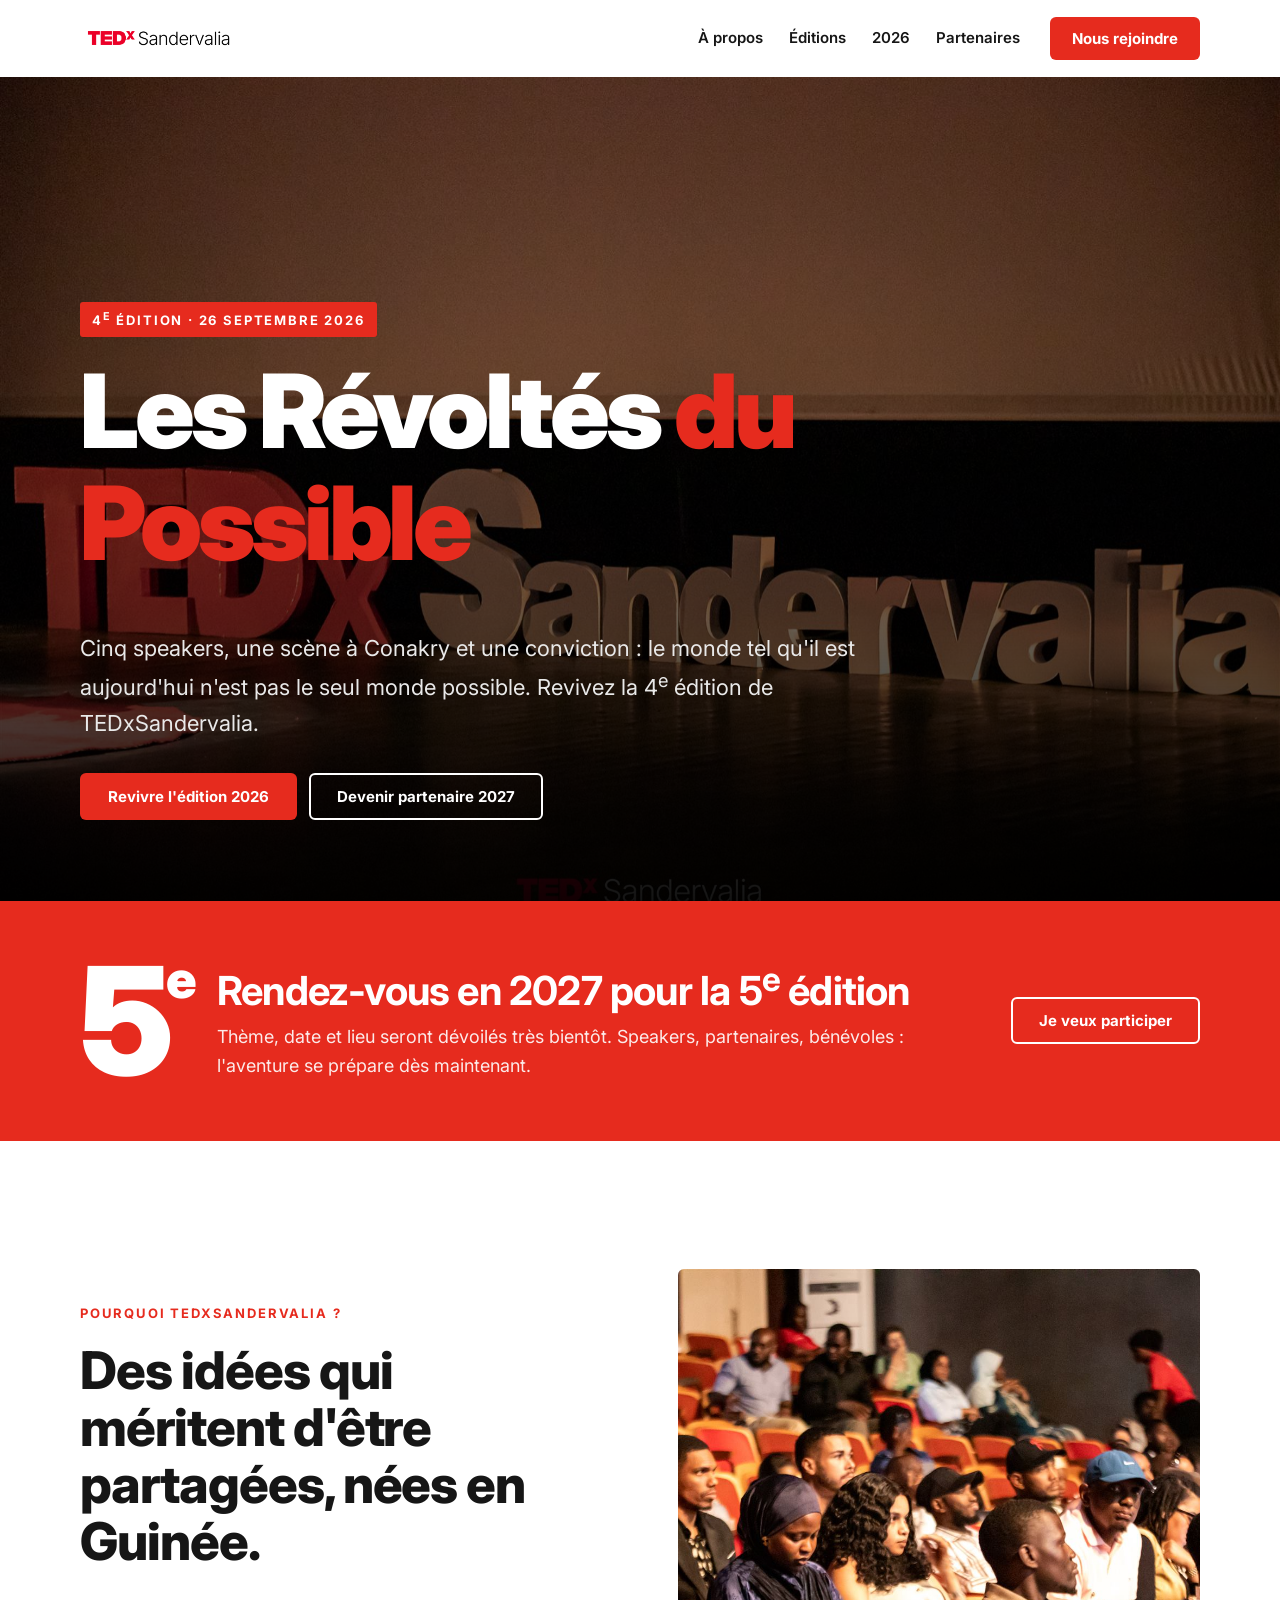
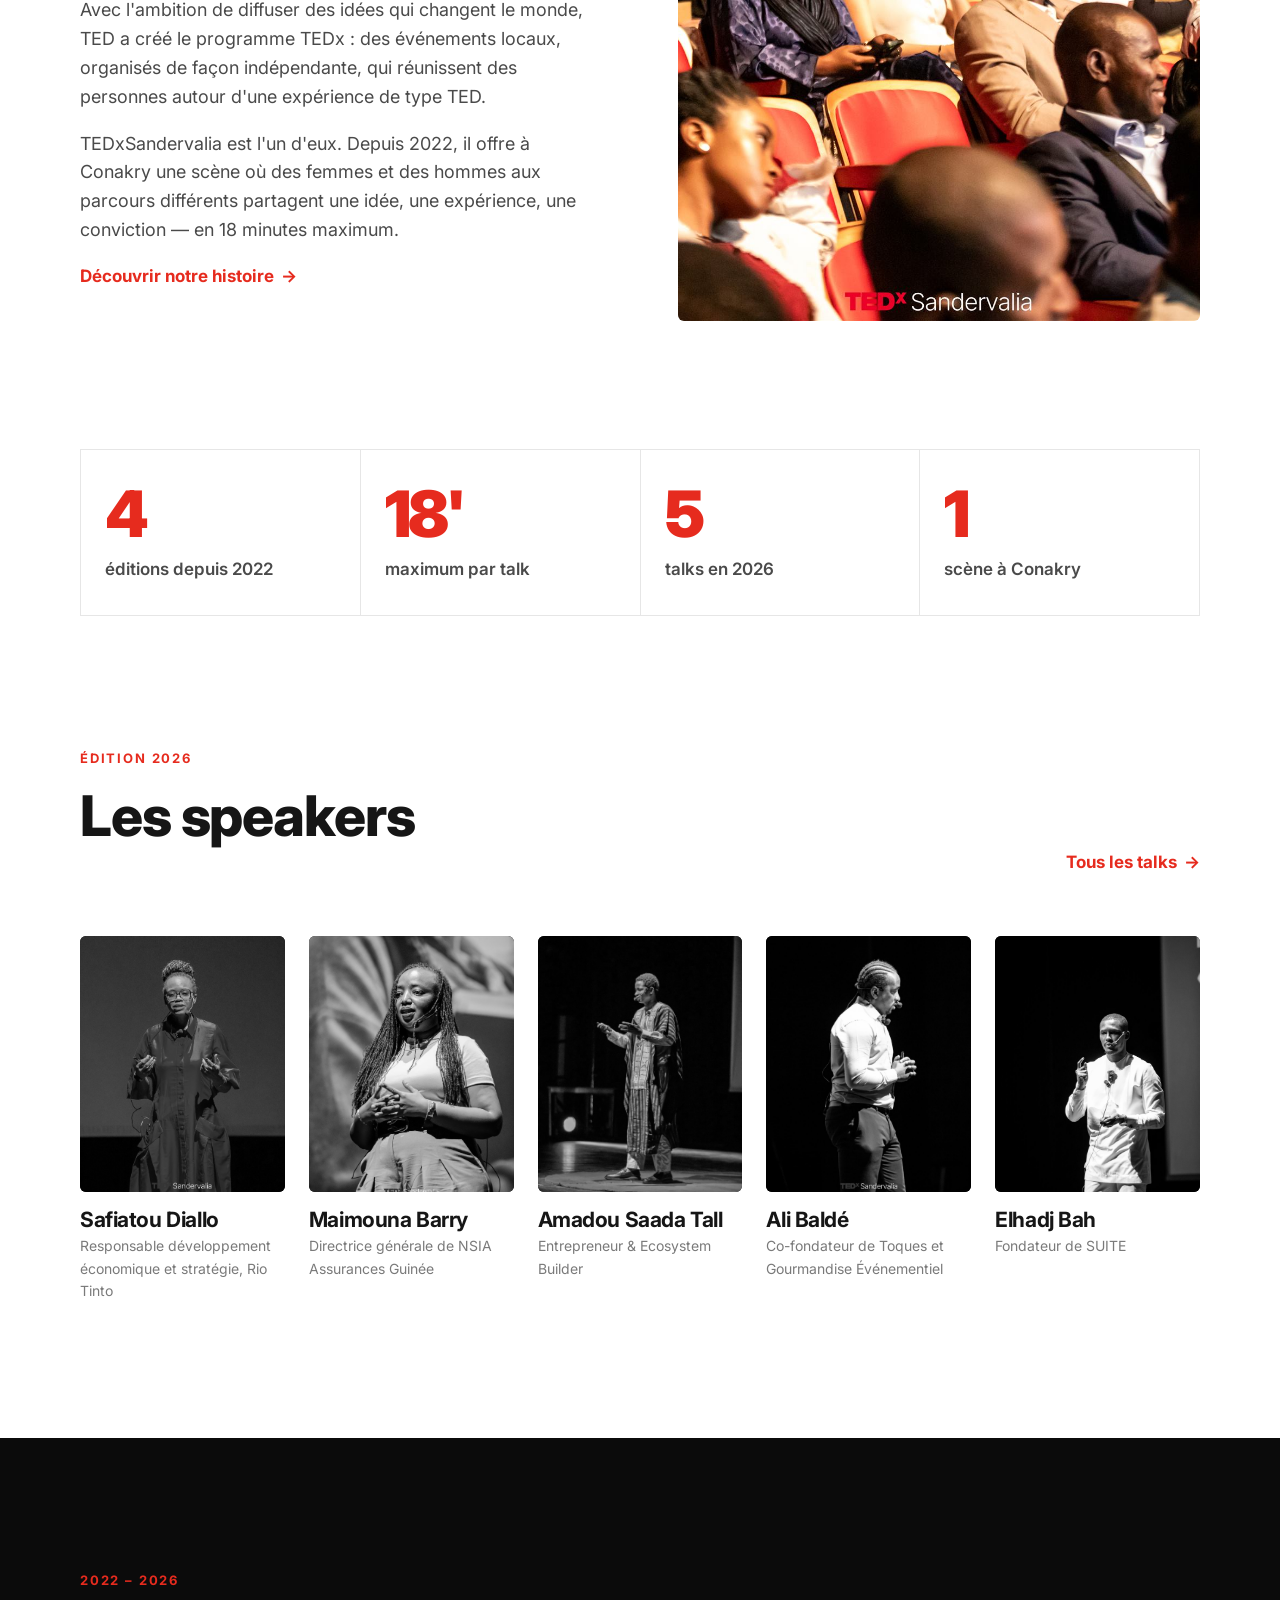
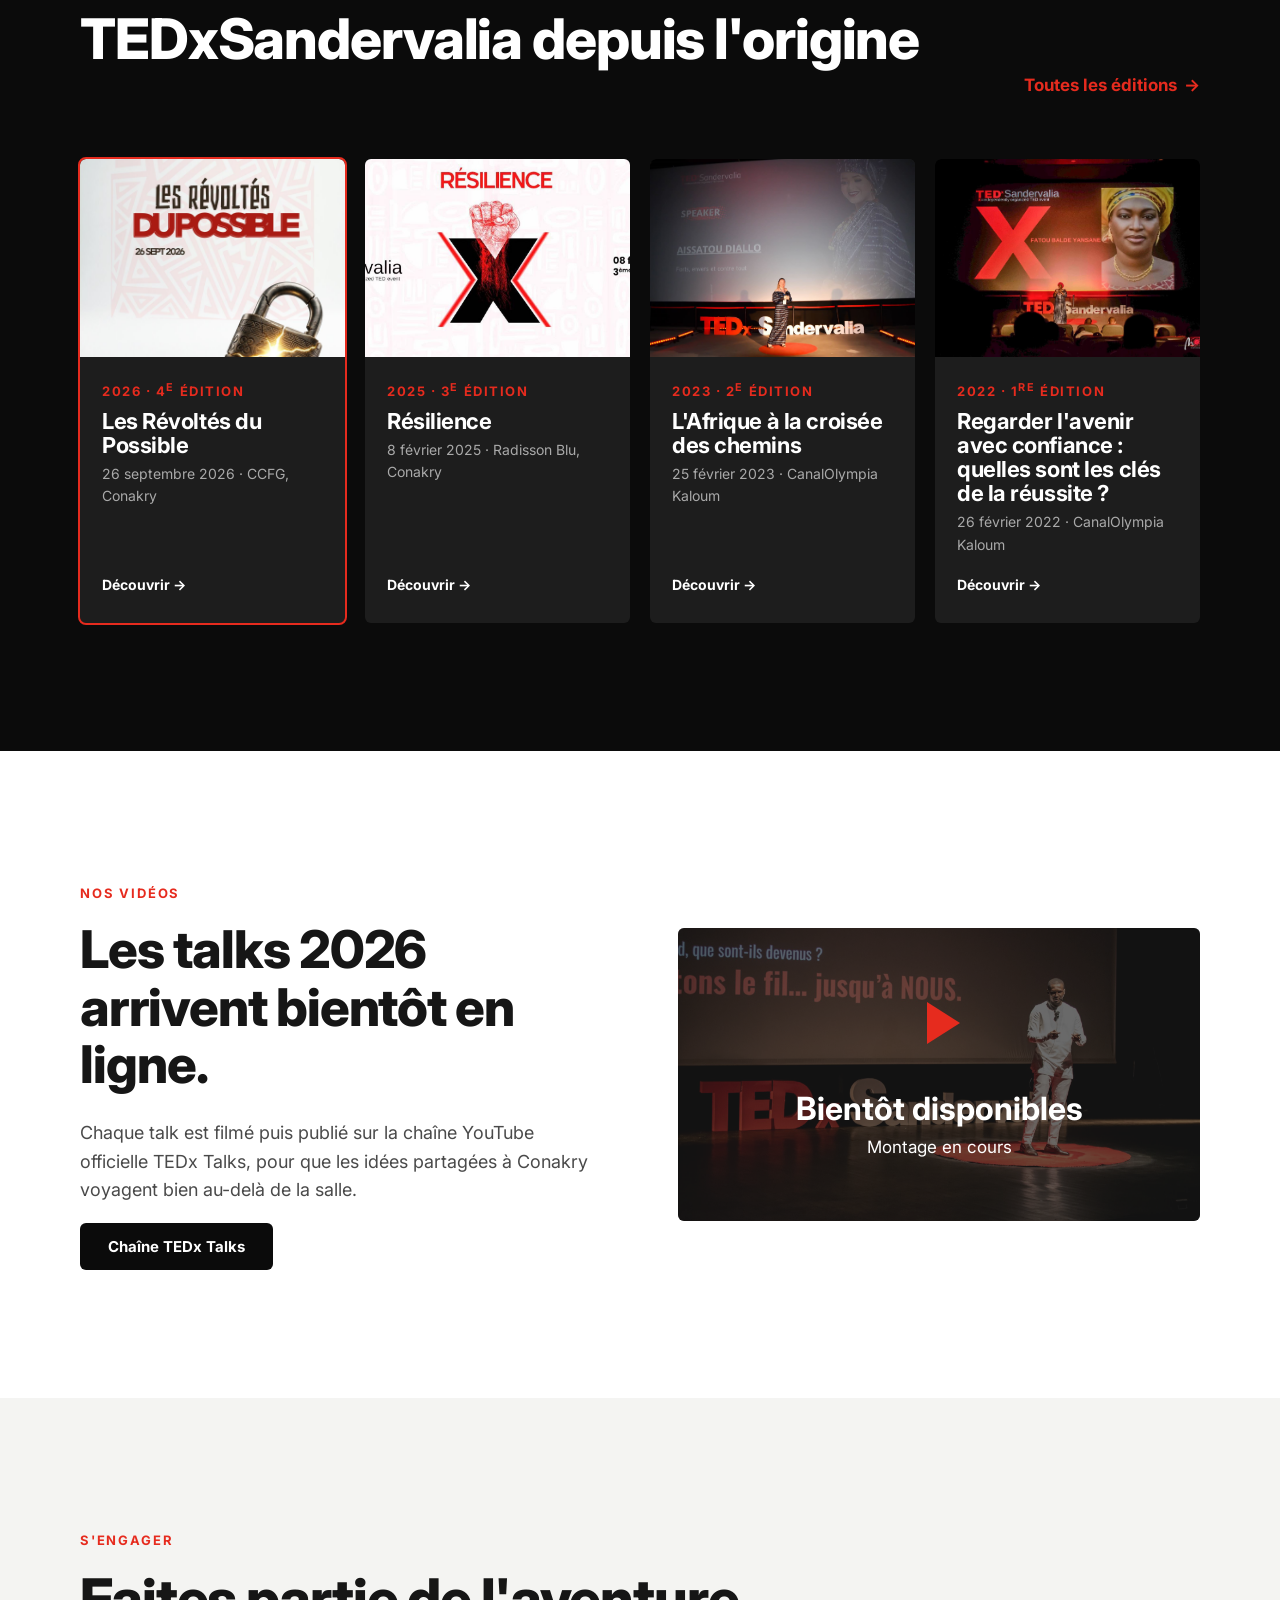
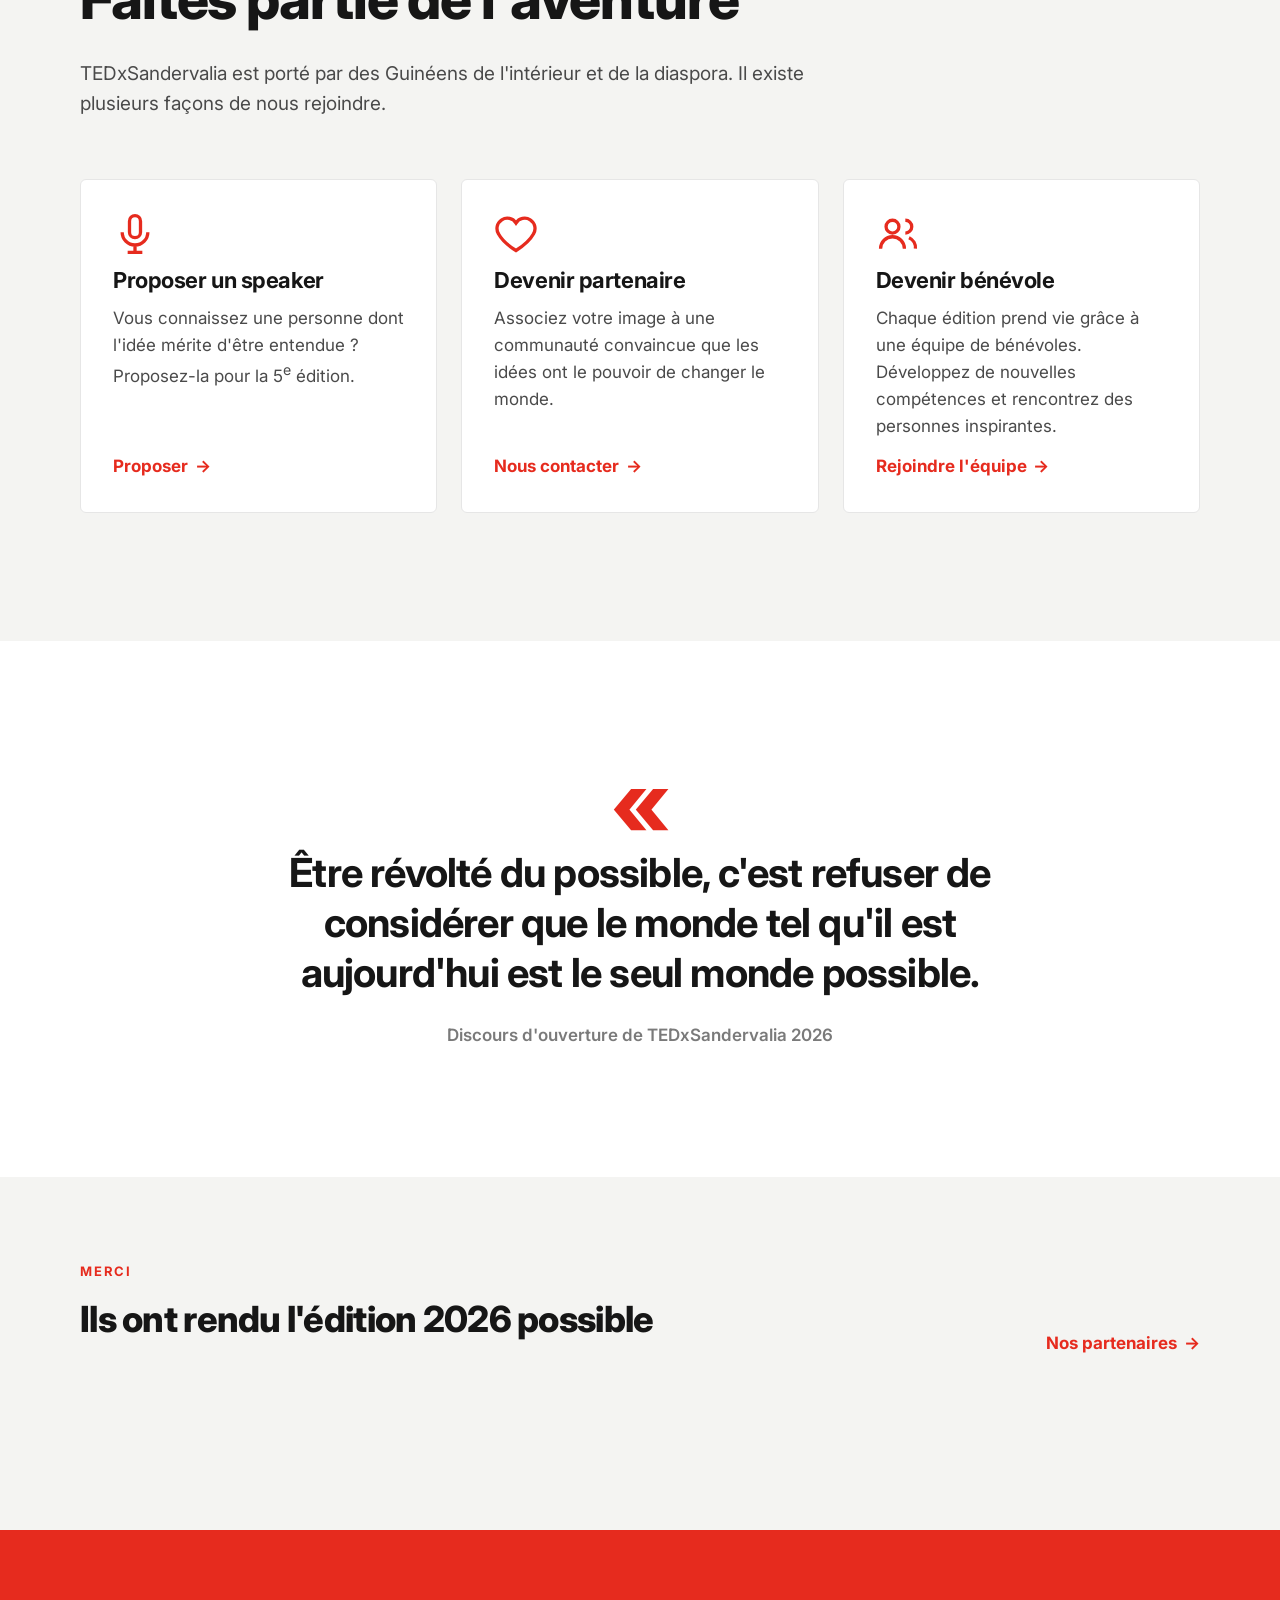
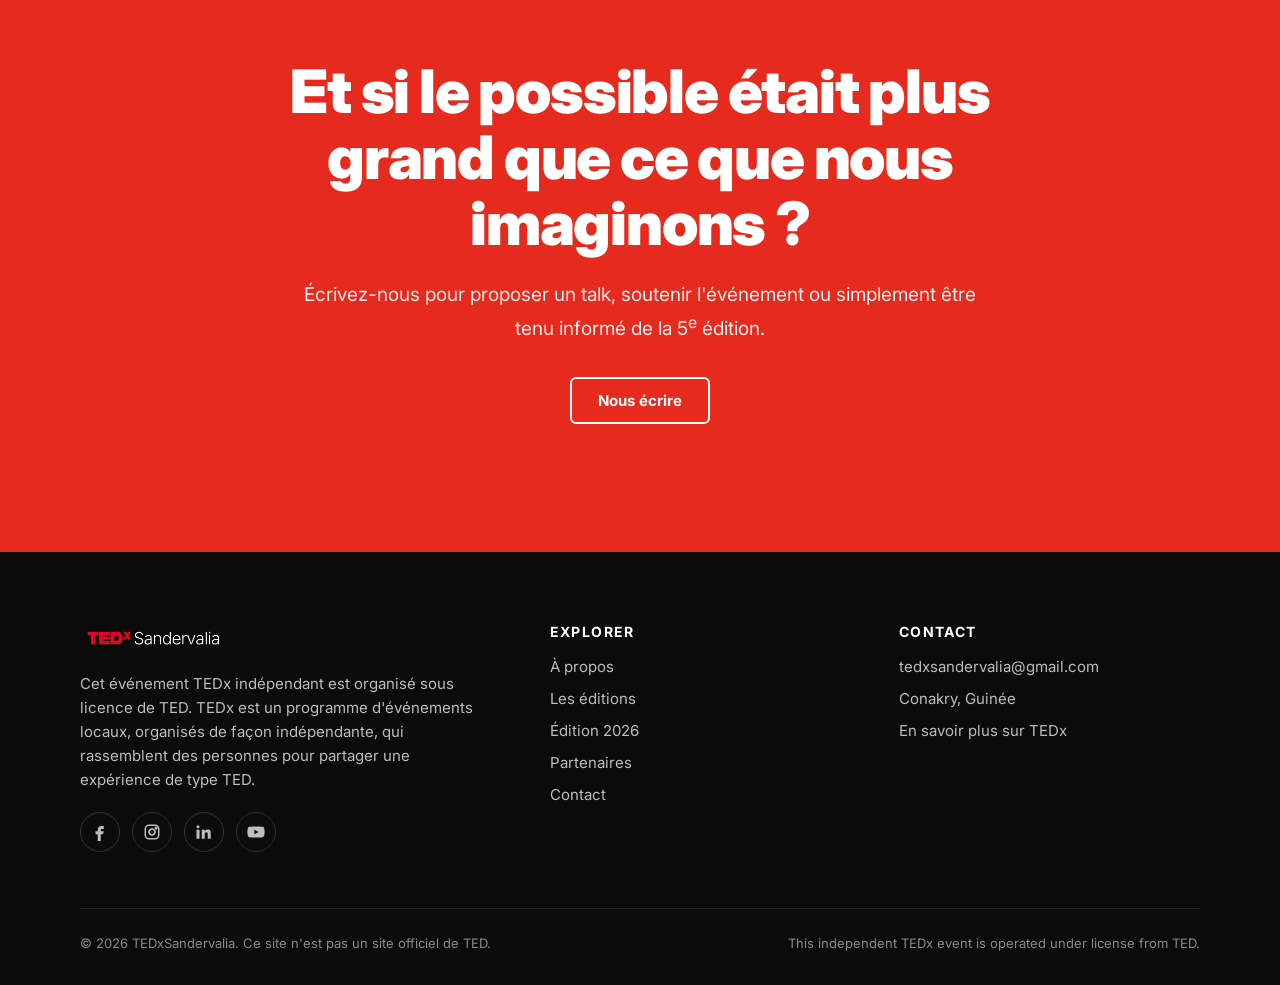
==== commit 4f14549e: "Add files via upload" ====
--- a/index.html
+++ b/index.html
@@ -108,10 +108,12 @@
           <article class="speaker reveal">
             <div class="speaker__photo"><img src="assets/img/safiatou-diallo.jpg" alt="Safiatou Diallo sur la scène de TEDxSandervalia" loading="lazy"></div>
             <h3>Safiatou Diallo</h3>
+            <p class="speaker__role">Responsable développement économique et stratégie, Rio Tinto</p>
           </article>
           <article class="speaker reveal">
             <div class="speaker__photo"><img src="assets/img/maimouna-barry.jpg" alt="Maimouna Barry pendant son talk" loading="lazy"></div>
             <h3>Maimouna Barry</h3>
+            <p class="speaker__role">Directrice générale de NSIA Assurances Guinée</p>
           </article>
           <article class="speaker reveal">
             <div class="speaker__photo"><img src="assets/img/amadou-saada-tall.jpg" alt="Amadou Saada Tall sur le cercle rouge TEDx" loading="lazy"></div>
@@ -126,6 +128,7 @@
           <article class="speaker reveal">
             <div class="speaker__photo"><img src="assets/img/elhadj-bah.jpg" alt="Elhadj Bah sur la scène de TEDxSandervalia" loading="lazy"></div>
             <h3>Elhadj Bah</h3>
+            <p class="speaker__role">Fondateur de SUITE</p>
           </article>
         </div>
       </div>
@@ -174,7 +177,7 @@
             <div class="edition__body">
               <span class="edition__year">2022 · 1<sup>re</sup> édition</span>
               <h3>Regarder l'avenir avec confiance : quelles sont les clés de la réussite ?</h3>
-              <p>Février 2022 · CanalOlympia Kaloum</p>
+              <p>26 février 2022 · CanalOlympia Kaloum</p>
               <span class="edition__more">Découvrir →</span>
             </div>
           </a>
--- a/assets/css/style.css
+++ b/assets/css/style.css
@@ -198,7 +198,7 @@
 /* Split texte / image */
 .split { display: grid; grid-template-columns: 1fr 1fr; gap: clamp(32px, 6vw, 88px); align-items: center; }
 .split--reverse .split__media { order: -1; }
-.split__media img { width: 100%; aspect-ratio: 4/5; object-fit: cover; border-radius: var(--radius); }
+.split__media img { width: 100%; height: auto; aspect-ratio: 4/5; object-fit: cover; border-radius: var(--radius); }
 .split__media--wide img { aspect-ratio: 3/2; }
 .split__media--square img { aspect-ratio: 1/1; }
 .split h2 { font-size: clamp(32px, 4.5vw, 52px); font-weight: 800; }
@@ -416,3 +416,28 @@
   *, *::before, *::after { animation: none !important; transition: none !important; }
   .reveal { opacity: 1; transform: none; }
 }
+
+/* Liste dépliable des talks (page Éditions) */
+.talks { margin-top: 24px; border-top: 1px solid var(--grey-200); }
+.talks summary { cursor: pointer; list-style: none; padding: 14px 0; font-weight: 700; color: var(--ink); display: flex; align-items: center; gap: 10px; }
+.talks summary::-webkit-details-marker { display: none; }
+.talks summary::before { content: "+"; display: inline-grid; place-items: center; width: 24px; height: 24px; border-radius: 50%; background: var(--red); color: var(--white); font-weight: 700; line-height: 1; flex: none; }
+.talks[open] summary::before { content: "–"; }
+.talks summary:hover { color: var(--red); }
+.talks ul { list-style: none; margin: 0 0 8px; padding: 0; }
+.talks li { padding: 10px 0; border-top: 1px solid var(--grey-200); font-size: 16px; color: var(--grey-700); line-height: 1.45; }
+.talks li strong { display: block; color: var(--ink); font-size: 16px; }
+
+/* Affiches par édition (page Éditions) : affichées à leur taille d'origine (206 px), jamais agrandies */
+.posters { margin-top: calc(32px - clamp(48px, 7vw, 96px)); } /* rapproche la grille de son édition (gap du conteneur) */
+.posters__title { font-size: 13px; font-weight: 700; letter-spacing: .12em; text-transform: uppercase; color: var(--grey-500); margin: 0 0 14px; }
+.posters__grid { display: grid; grid-template-columns: repeat(auto-fill, minmax(120px, 160px)); gap: 12px; align-items: start; }
+.posters__grid img { width: 100%; height: auto; max-width: 206px; aspect-ratio: 1/1; object-fit: cover; border-radius: 4px; border: 1px solid var(--grey-200); background: var(--grey-100); }
+.posters__main { margin: 0; }
+.posters__main img { border: 2px solid var(--red); }
+.posters__main figcaption { font-size: 12px; font-weight: 600; color: var(--red); margin-top: 6px; }
+
+/* Affiche officielle à la place de la photo d'édition : affichée entière, sans recadrage */
+.split__media--poster { display: flex; justify-content: center; }
+.split__media--poster img { width: auto; max-width: 100%; height: auto; max-height: 620px; aspect-ratio: auto; object-fit: contain; box-shadow: 0 10px 30px rgba(0,0,0,.12); }
+.split__media--small img { width: 100%; max-width: 309px; } /* source de 206 px : agrandissement limité à 1,5× */
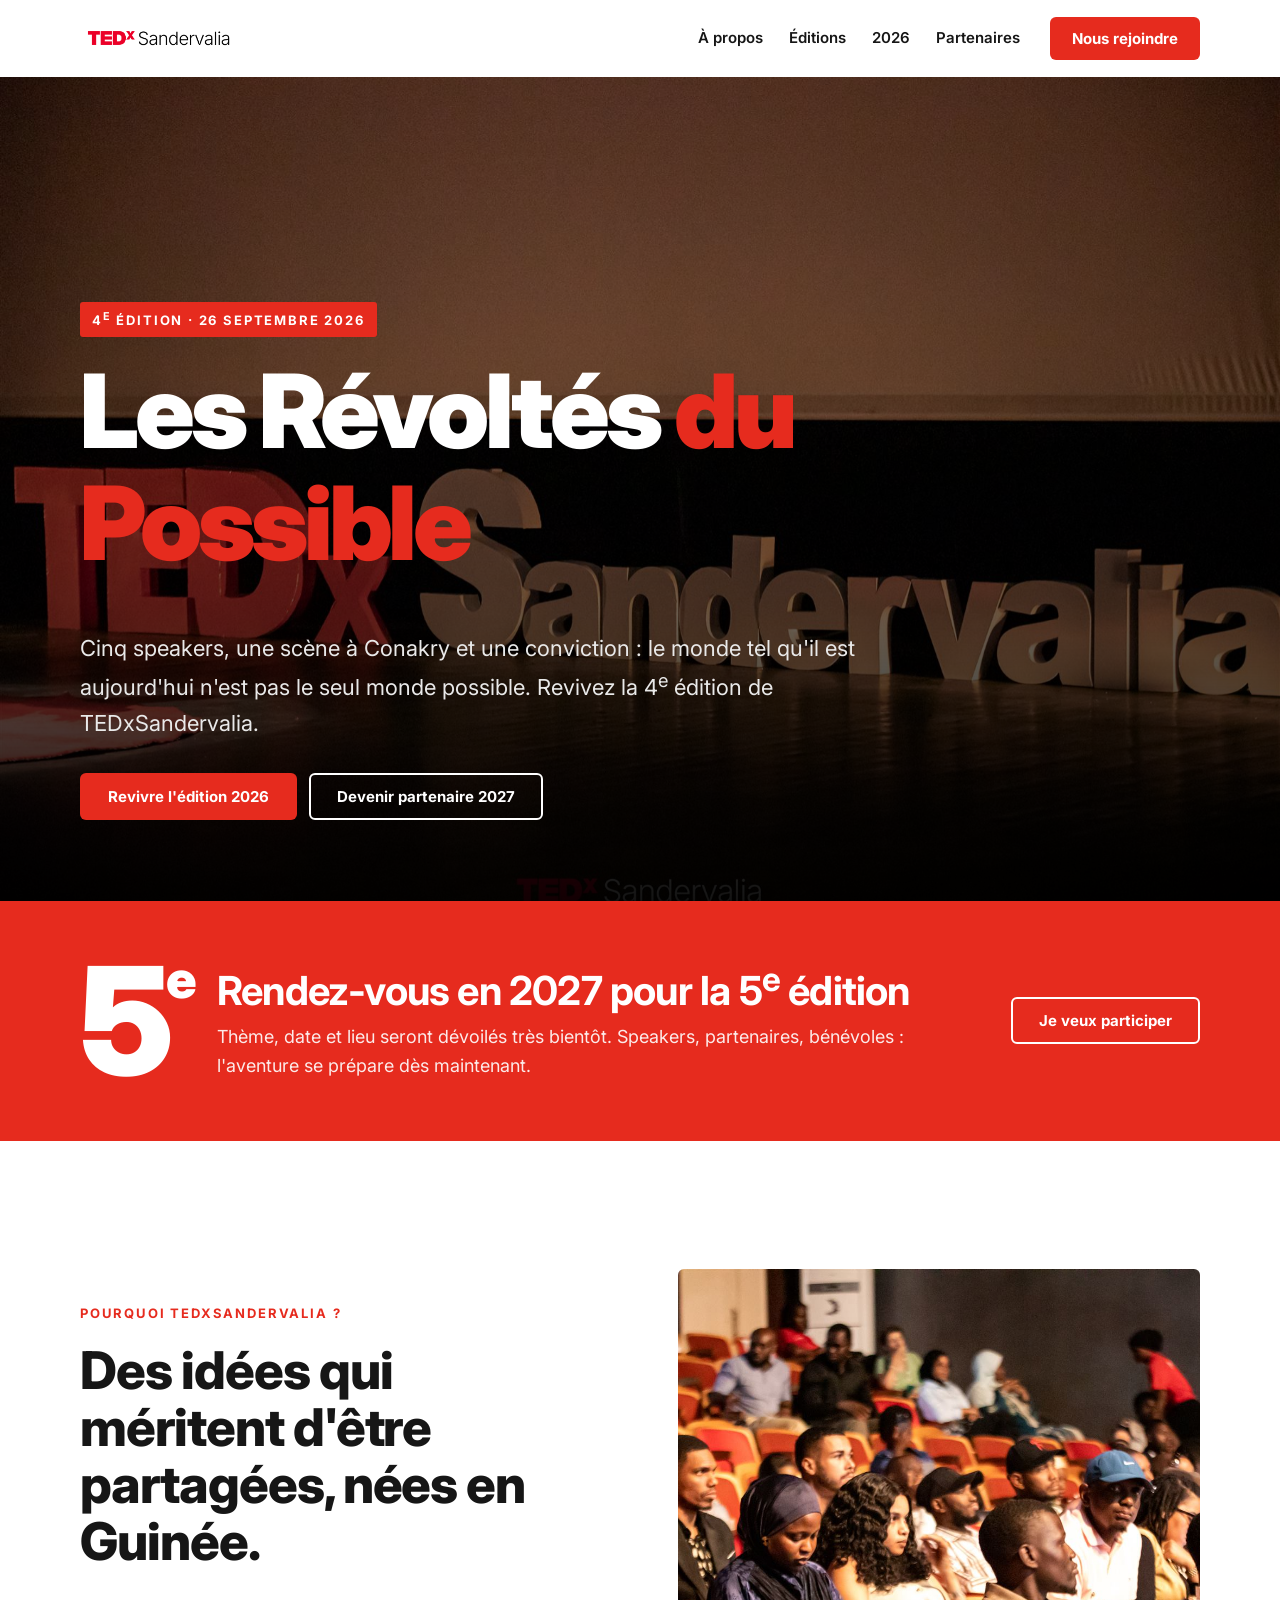
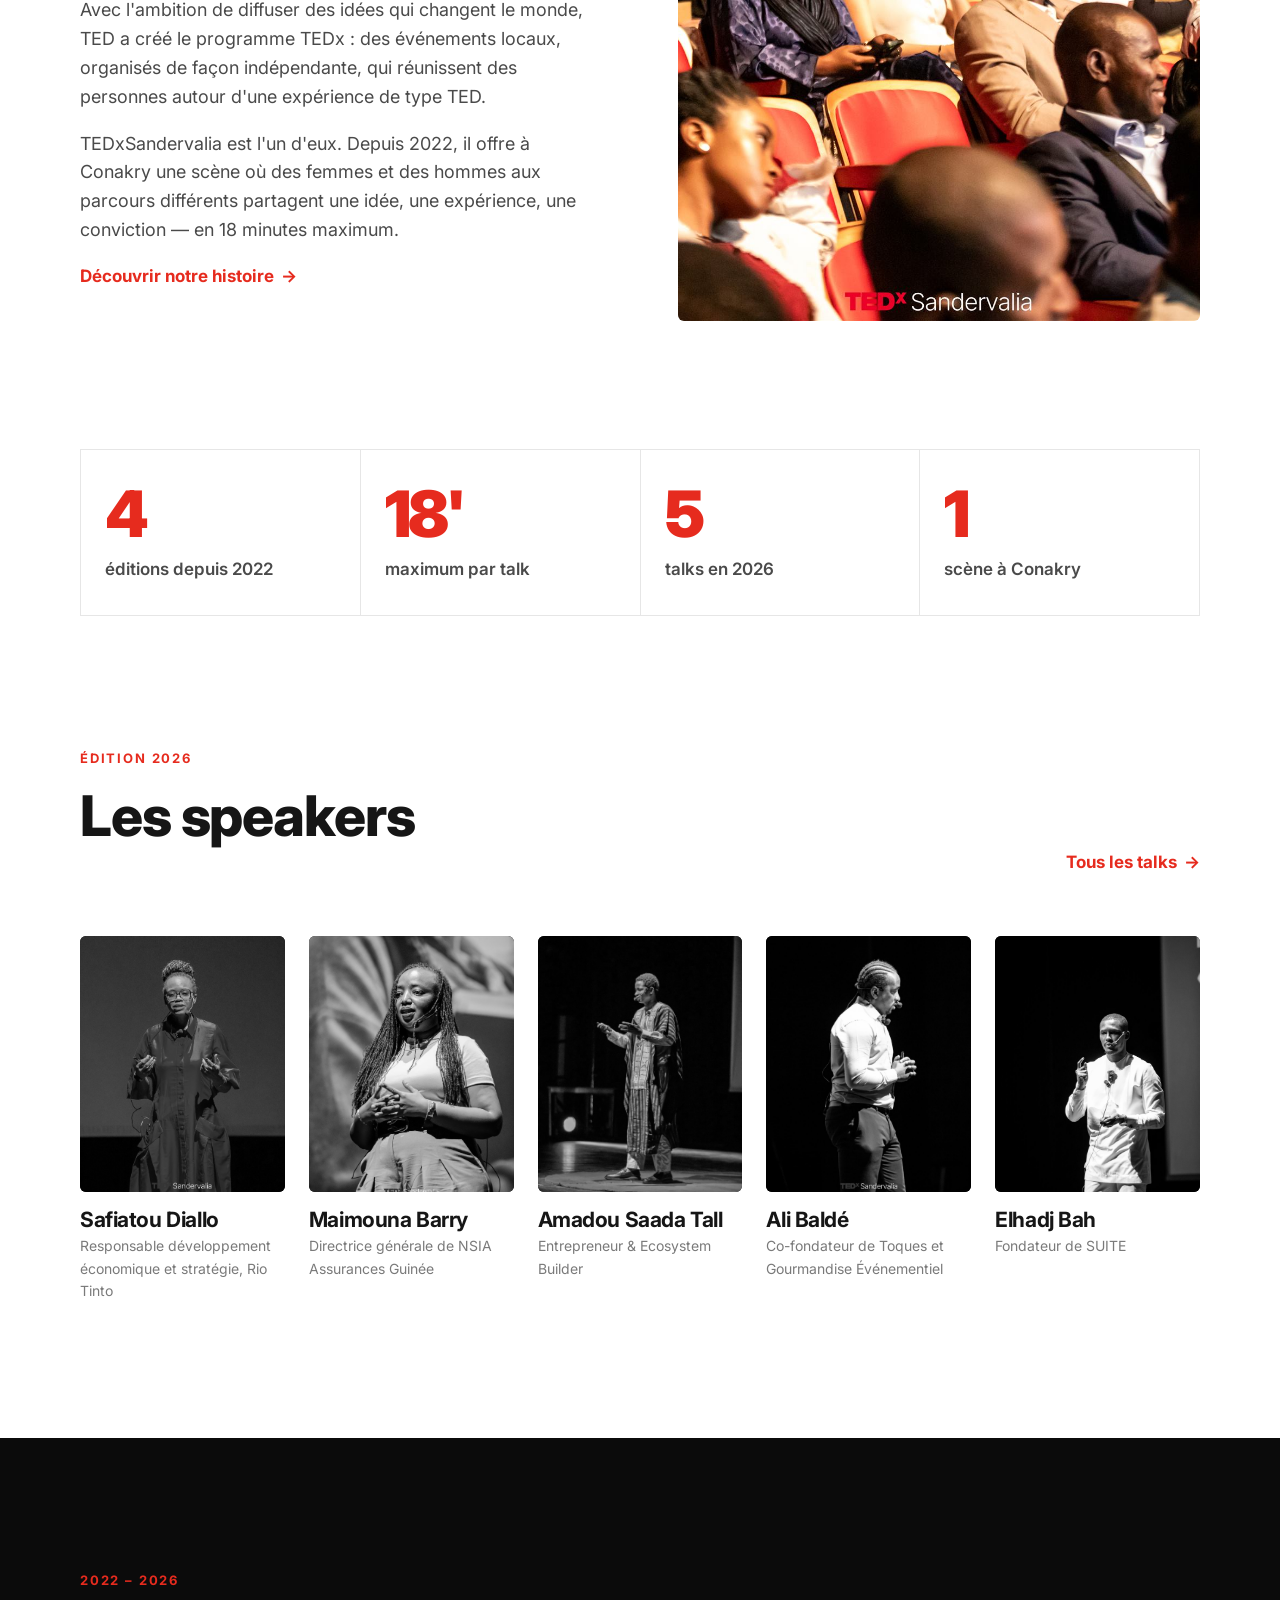
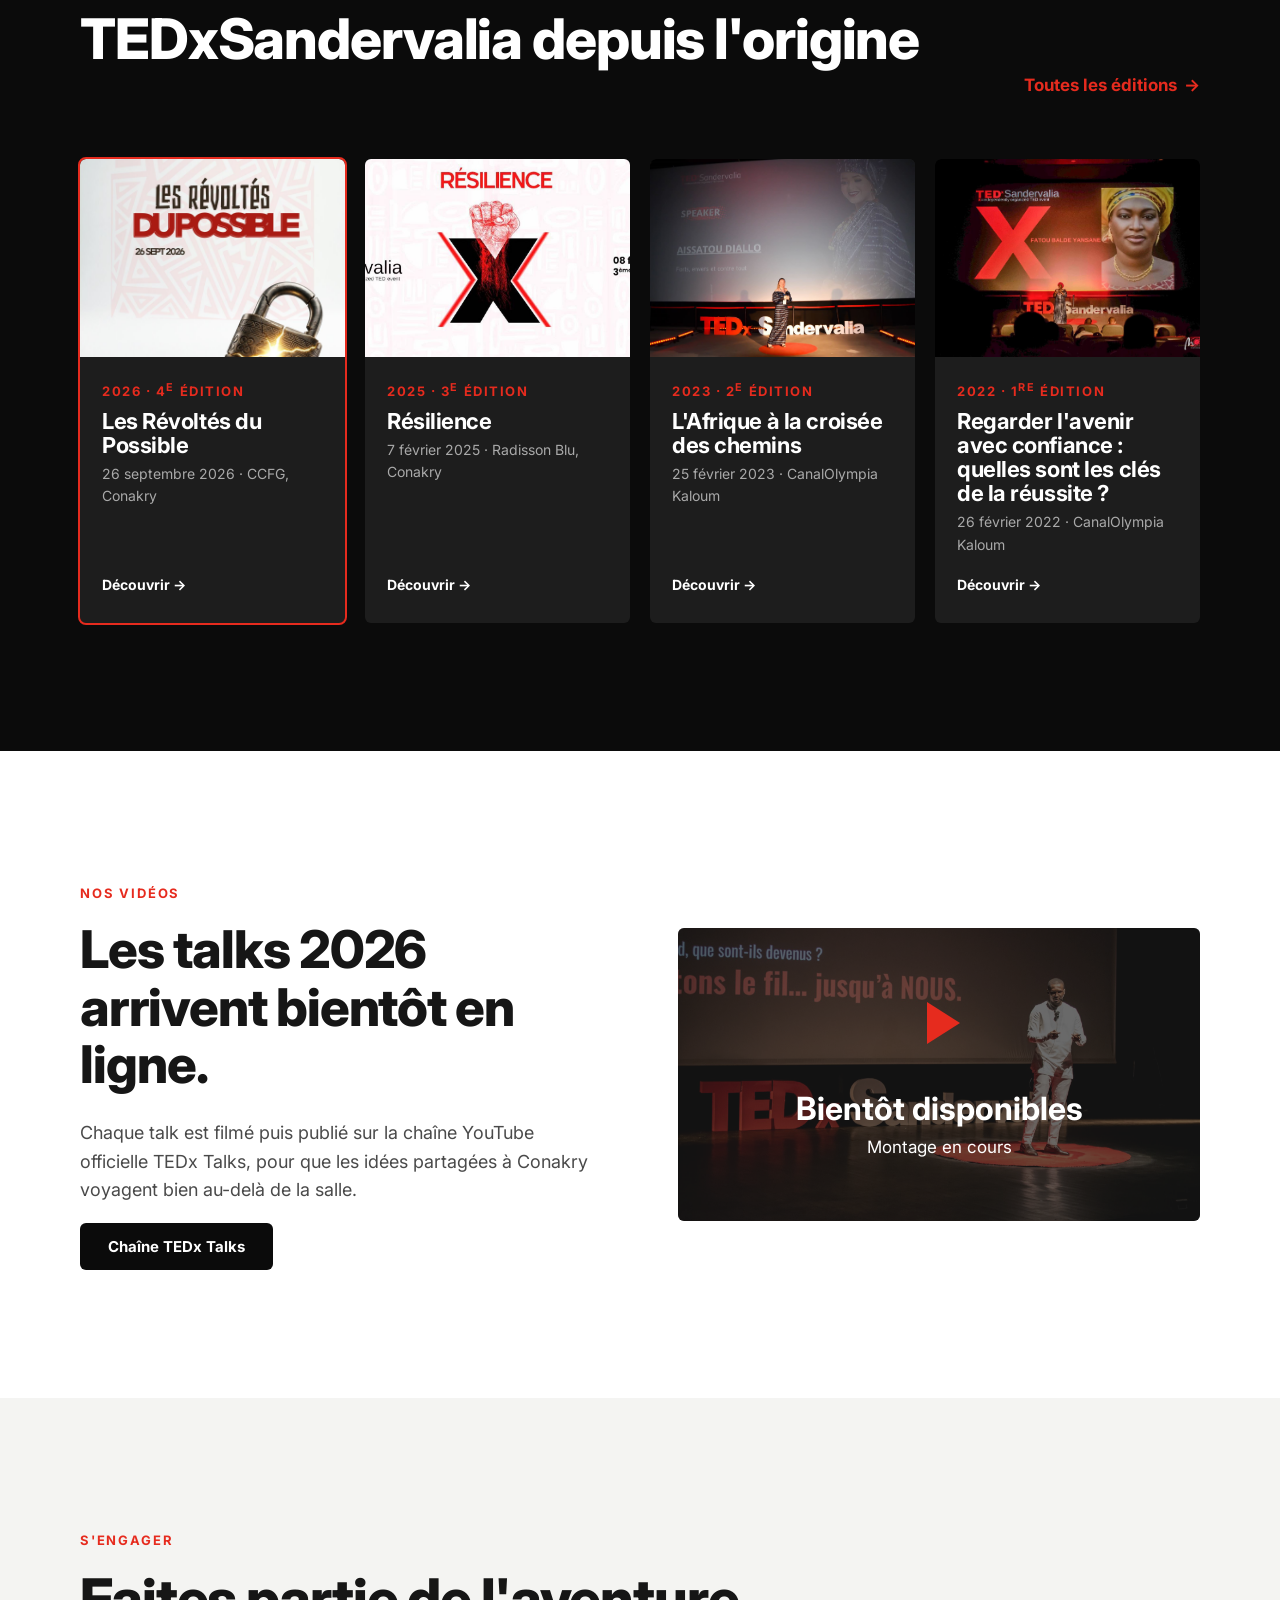
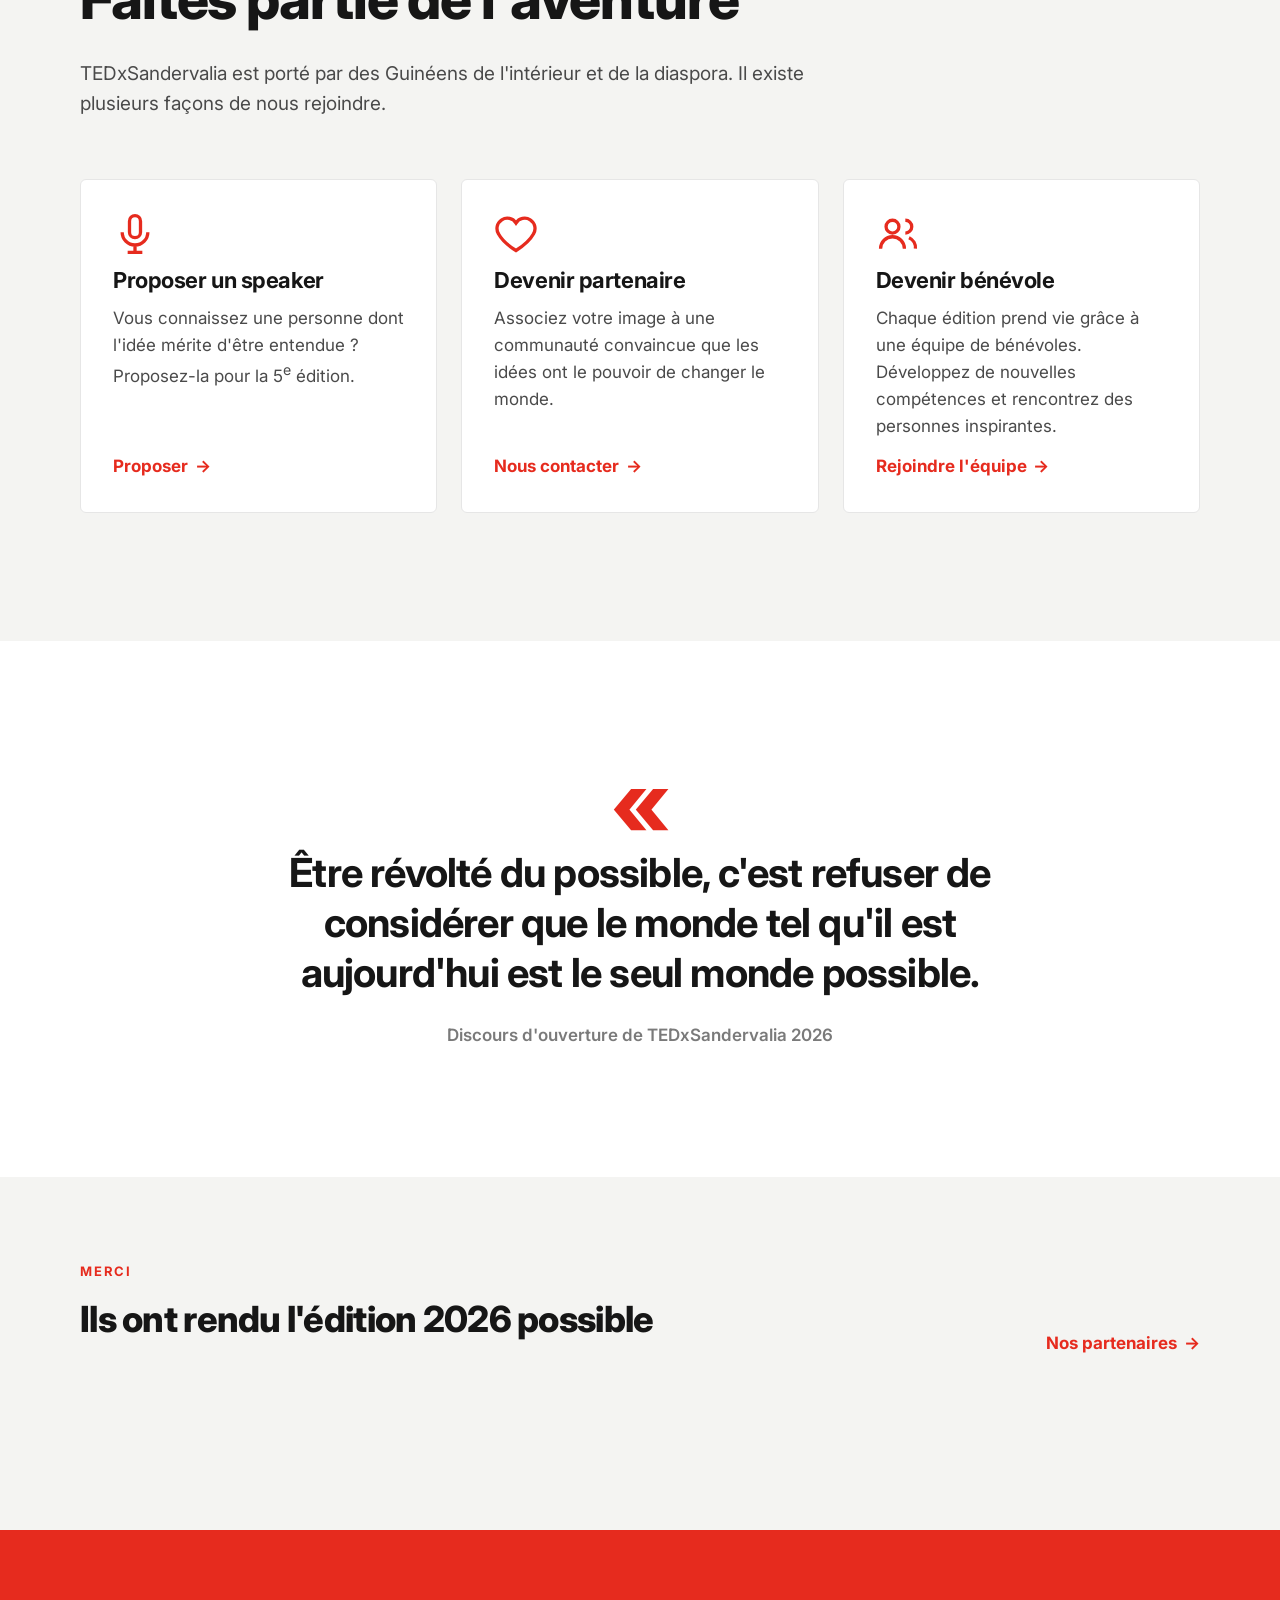
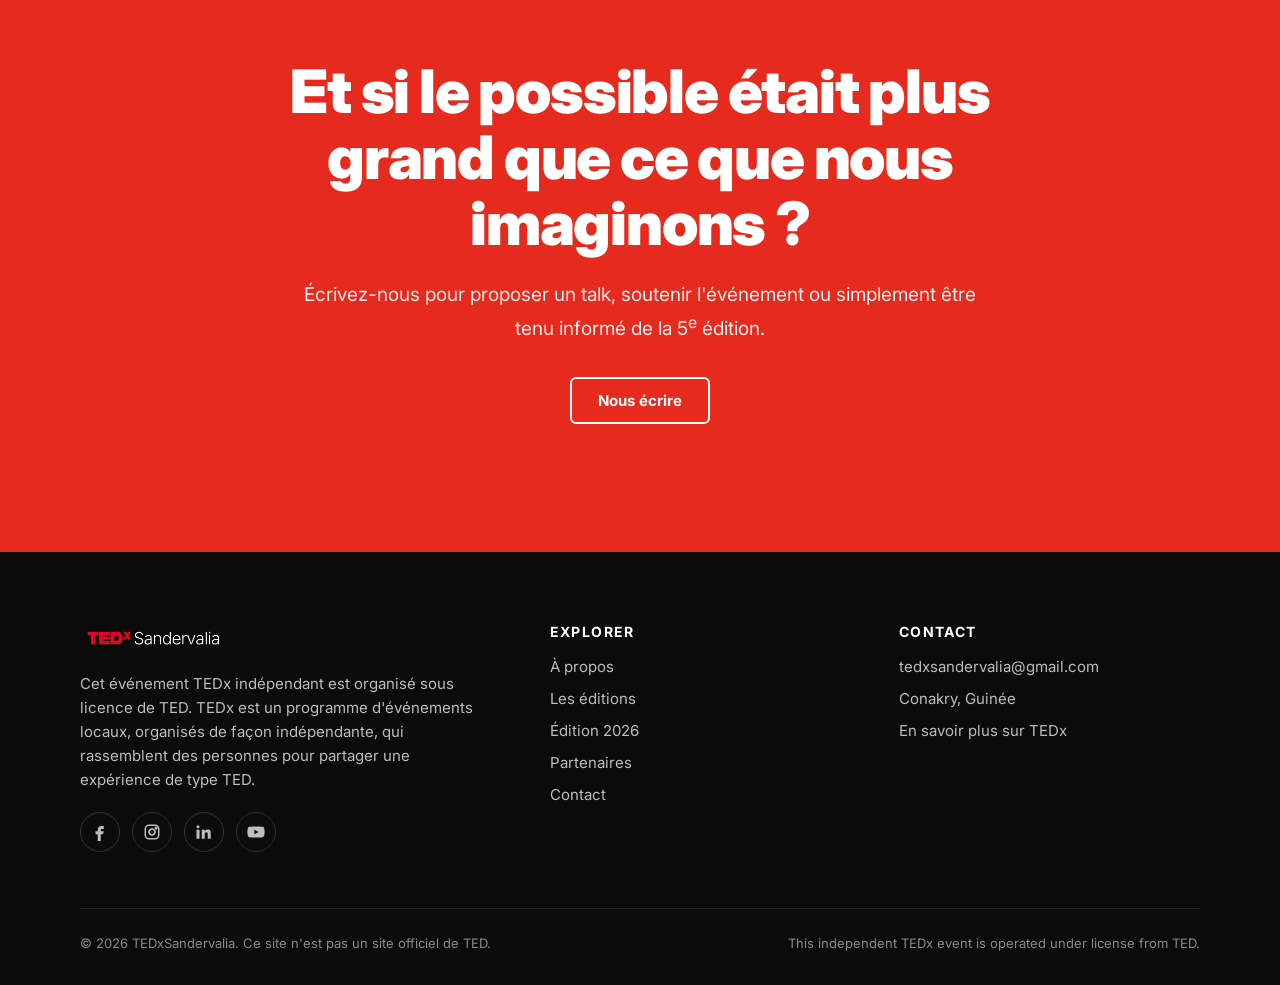
==== commit 8b3010c4: "Add files via upload" ====
--- a/index.html
+++ b/index.html
@@ -14,7 +14,7 @@
   <link rel="preconnect" href="https://fonts.googleapis.com">
   <link rel="preconnect" href="https://fonts.gstatic.com" crossorigin>
   <link href="https://fonts.googleapis.com/css2?family=Inter:wght@400;500;600;700;800;900&display=swap" rel="stylesheet">
-  <link rel="stylesheet" href="assets/css/style.css">
+  <link rel="stylesheet" href="assets/css/style.css?v=b4d00a89">
 </head>
 <body>
   <a class="skip-link" href="#contenu">Aller au contenu</a>
@@ -159,7 +159,7 @@
             <div class="edition__body">
               <span class="edition__year">2025 · 3<sup>e</sup> édition</span>
               <h3>Résilience</h3>
-              <p>8 février 2025 · Radisson Blu, Conakry</p>
+              <p>7 février 2025 · Radisson Blu, Conakry</p>
               <span class="edition__more">Découvrir →</span>
             </div>
           </a>
@@ -319,6 +319,6 @@
     </div>
   </footer>
 
-  <script src="assets/js/main.js" defer></script>
+  <script src="assets/js/main.js?v=3f091b29" defer></script>
 </body>
 </html>
--- a/assets/css/style.css
+++ b/assets/css/style.css
@@ -428,11 +428,11 @@
 .talks li { padding: 10px 0; border-top: 1px solid var(--grey-200); font-size: 16px; color: var(--grey-700); line-height: 1.45; }
 .talks li strong { display: block; color: var(--ink); font-size: 16px; }
 
-/* Affiches par édition (page Éditions) : affichées à leur taille d'origine (206 px), jamais agrandies */
+/* Affiches par édition (page Éditions) : vignettes entières, sans recadrage */
 .posters { margin-top: calc(32px - clamp(48px, 7vw, 96px)); } /* rapproche la grille de son édition (gap du conteneur) */
 .posters__title { font-size: 13px; font-weight: 700; letter-spacing: .12em; text-transform: uppercase; color: var(--grey-500); margin: 0 0 14px; }
 .posters__grid { display: grid; grid-template-columns: repeat(auto-fill, minmax(120px, 160px)); gap: 12px; align-items: start; }
-.posters__grid img { width: 100%; height: auto; max-width: 206px; aspect-ratio: 1/1; object-fit: cover; border-radius: 4px; border: 1px solid var(--grey-200); background: var(--grey-100); }
+.posters__grid img { width: 100%; height: auto; max-width: 206px; border-radius: 4px; border: 1px solid var(--grey-200); background: var(--grey-100); }
 .posters__main { margin: 0; }
 .posters__main img { border: 2px solid var(--red); }
 .posters__main figcaption { font-size: 12px; font-weight: 600; color: var(--red); margin-top: 6px; }
@@ -440,4 +440,3 @@
 /* Affiche officielle à la place de la photo d'édition : affichée entière, sans recadrage */
 .split__media--poster { display: flex; justify-content: center; }
 .split__media--poster img { width: auto; max-width: 100%; height: auto; max-height: 620px; aspect-ratio: auto; object-fit: contain; box-shadow: 0 10px 30px rgba(0,0,0,.12); }
-.split__media--small img { width: 100%; max-width: 309px; } /* source de 206 px : agrandissement limité à 1,5× */
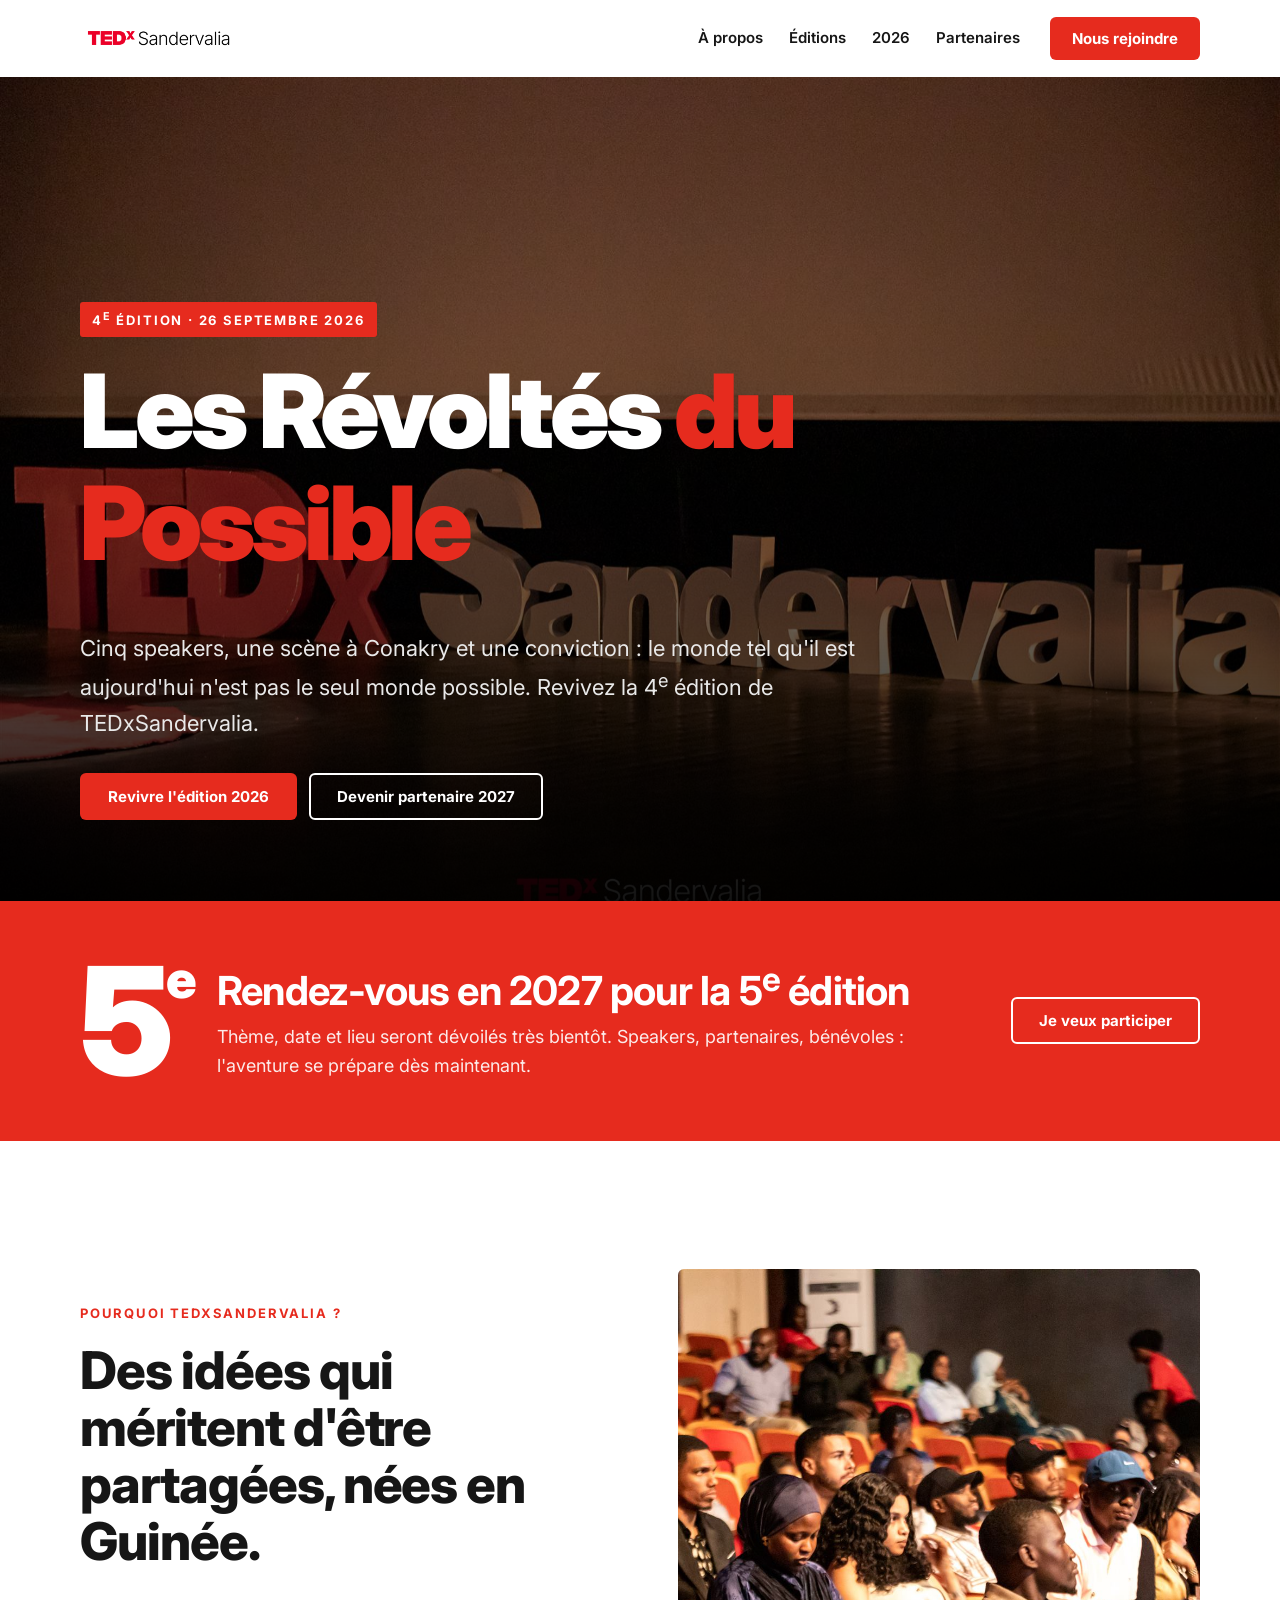
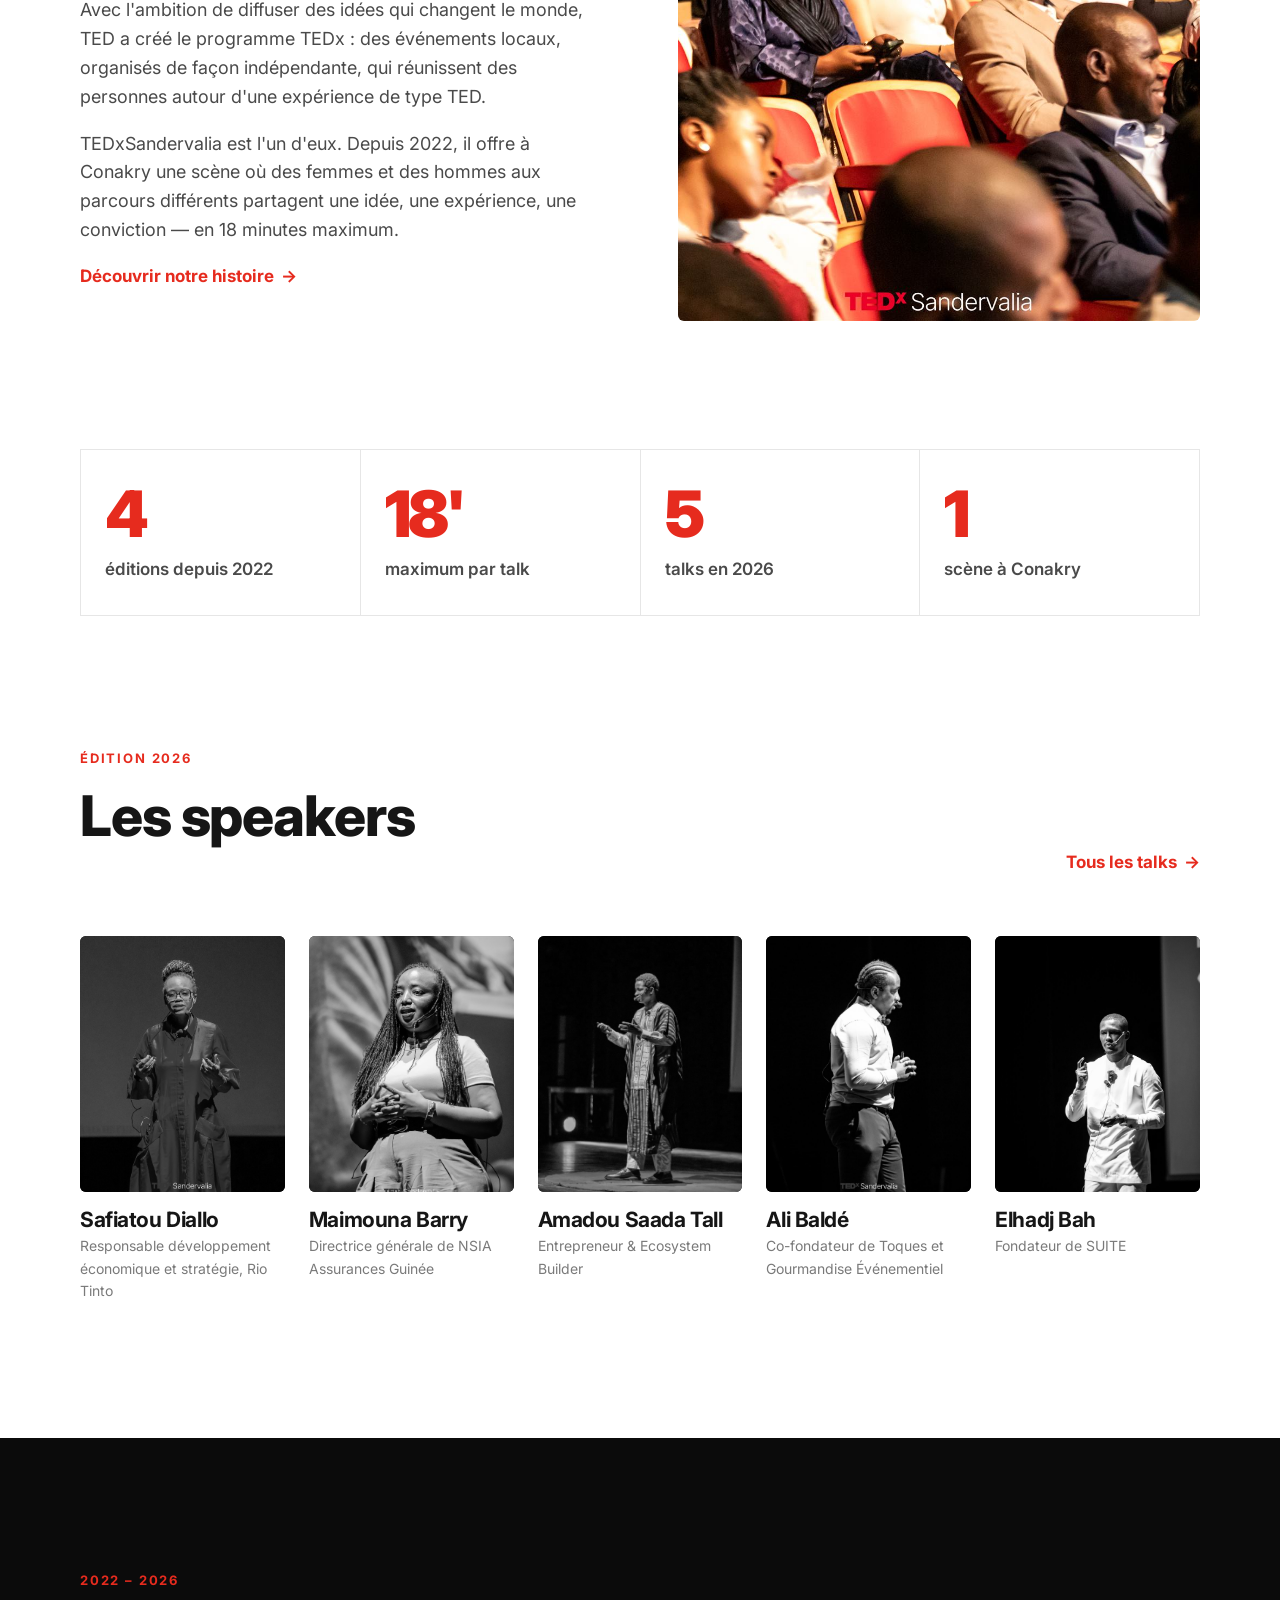
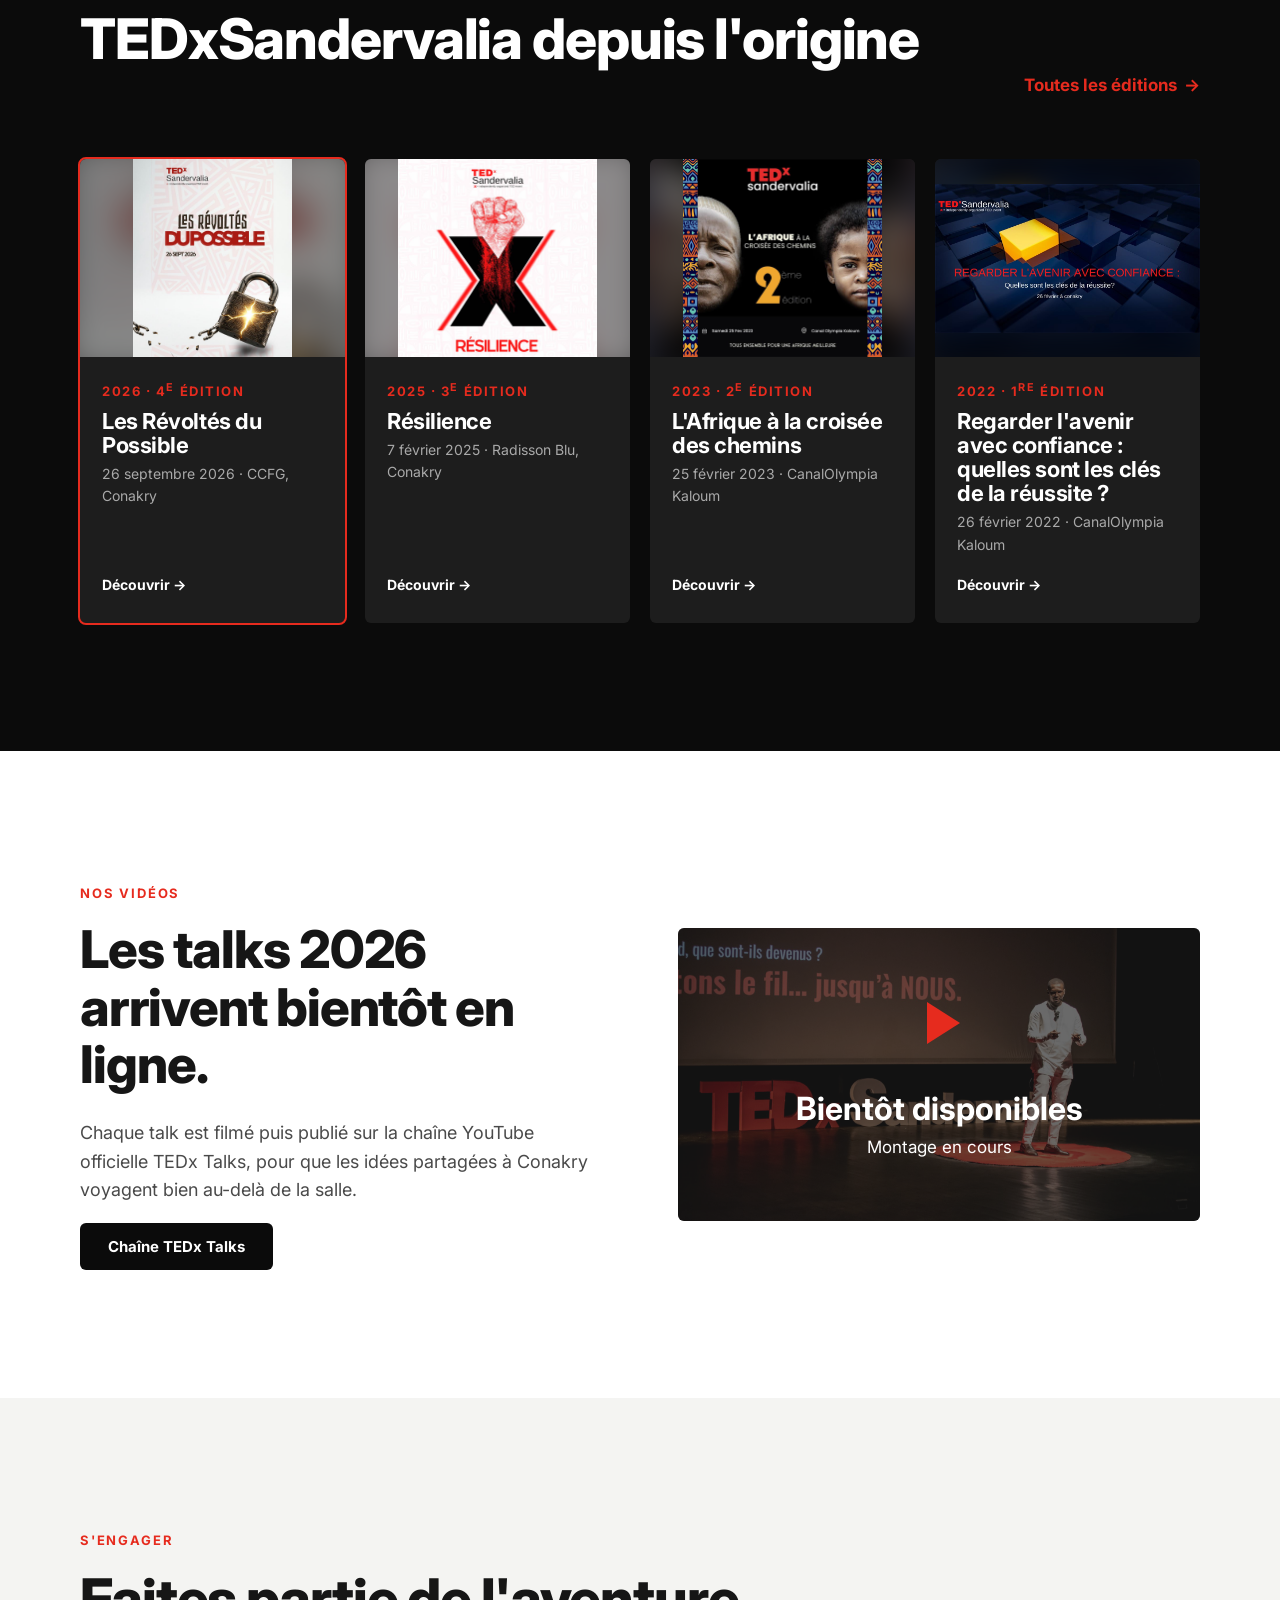
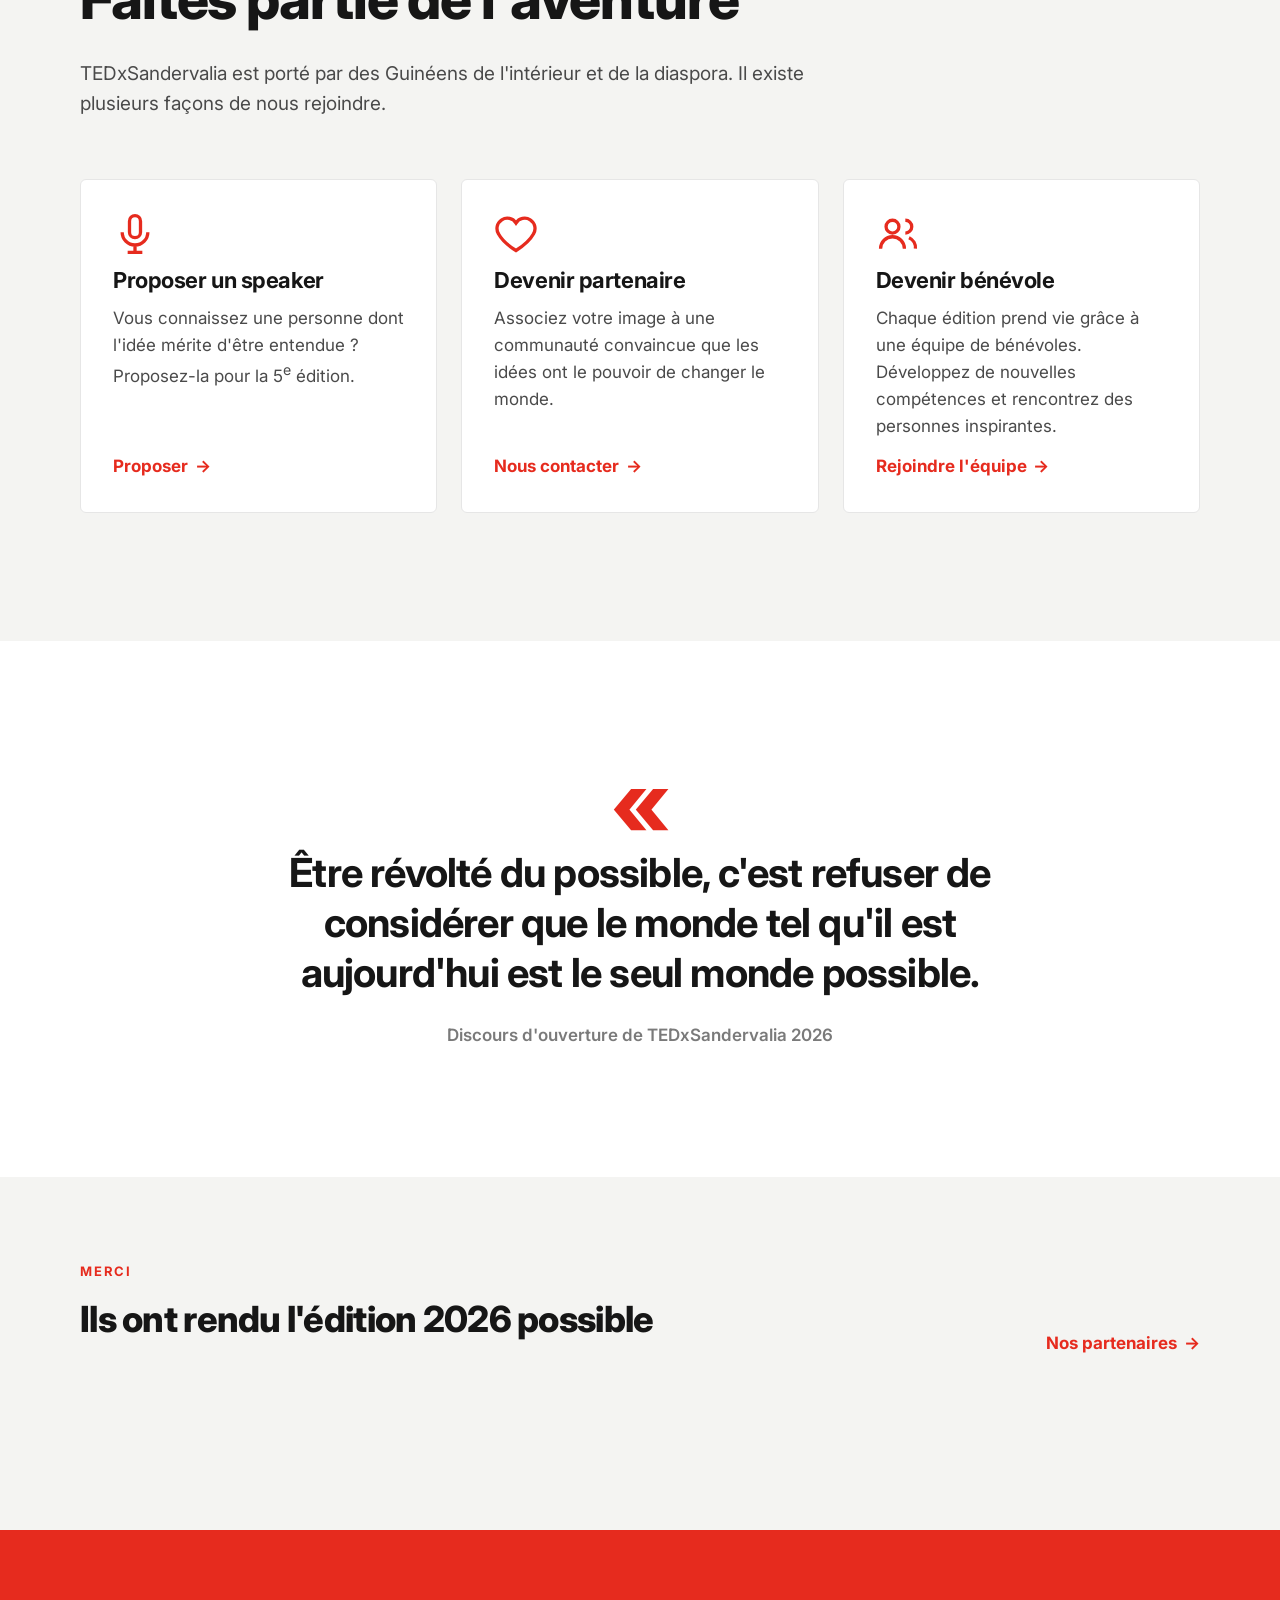
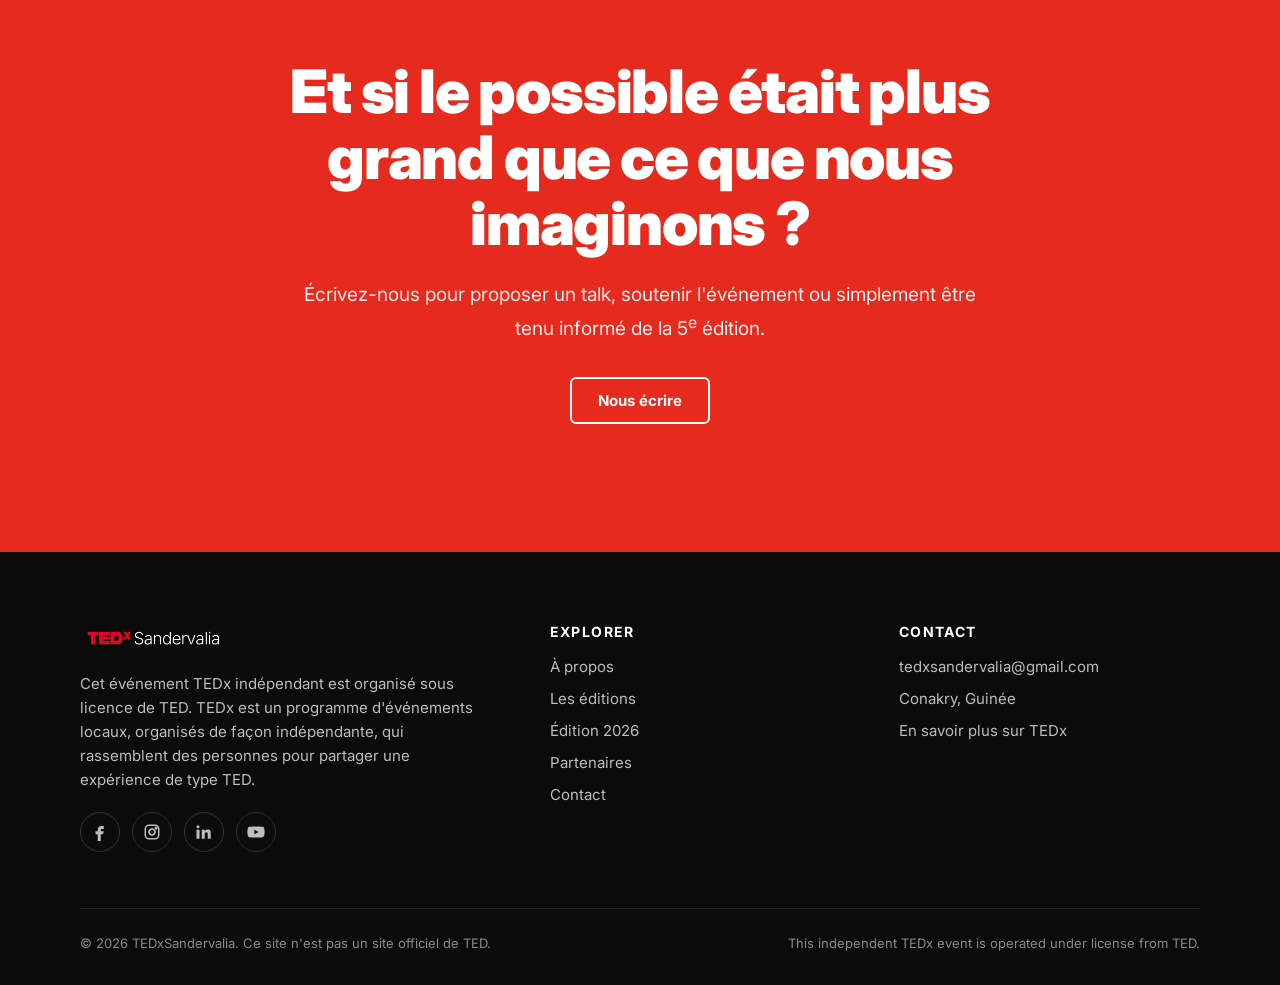
==== commit 40c6fed3: "Add files via upload" ====
--- a/index.html
+++ b/index.html
@@ -14,7 +14,7 @@
   <link rel="preconnect" href="https://fonts.googleapis.com">
   <link rel="preconnect" href="https://fonts.gstatic.com" crossorigin>
   <link href="https://fonts.googleapis.com/css2?family=Inter:wght@400;500;600;700;800;900&display=swap" rel="stylesheet">
-  <link rel="stylesheet" href="assets/css/style.css?v=b4d00a89">
+  <link rel="stylesheet" href="assets/css/style.css?v=eeccd851">
 </head>
 <body>
   <a class="skip-link" href="#contenu">Aller au contenu</a>
@@ -146,7 +146,7 @@
         </div>
         <div class="editions">
           <a class="edition edition--current reveal" href="edition-2026.html">
-            <div class="edition__media"><img src="assets/img/affiche-2026.jpg" alt="Affiche Les Révoltés du Possible" loading="lazy"></div>
+            <div class="edition__media edition__media--poster" style="background-image: url('assets/img/affiches/2026-affiche-officielle.jpg')"><img src="assets/img/affiches/2026-affiche-officielle.jpg" alt="Affiche officielle de TEDxSandervalia 2026, Les Révoltés du Possible" loading="lazy"></div>
             <div class="edition__body">
               <span class="edition__year">2026 · 4<sup>e</sup> édition</span>
               <h3>Les Révoltés du Possible</h3>
@@ -155,7 +155,7 @@
             </div>
           </a>
           <a class="edition reveal" href="editions.html#2025">
-            <div class="edition__media"><img src="assets/img/edition-2025.jpg" alt="Visuel de l'édition Résilience" loading="lazy"></div>
+            <div class="edition__media edition__media--poster" style="background-image: url('assets/img/affiches/2025-affiche-officielle.jpg')"><img src="assets/img/affiches/2025-affiche-officielle.jpg" alt="Affiche officielle de TEDxSandervalia 2025, Résilience" loading="lazy"></div>
             <div class="edition__body">
               <span class="edition__year">2025 · 3<sup>e</sup> édition</span>
               <h3>Résilience</h3>
@@ -164,7 +164,7 @@
             </div>
           </a>
           <a class="edition reveal" href="editions.html#2023">
-            <div class="edition__media"><img src="assets/img/edition-2023.jpg" alt="Une speaker sur la scène de TEDxSandervalia 2023" loading="lazy"></div>
+            <div class="edition__media edition__media--poster" style="background-image: url('assets/img/affiches/2023-affiche-officielle.jpg')"><img src="assets/img/affiches/2023-affiche-officielle.jpg" alt="Affiche officielle de TEDxSandervalia 2023, L'Afrique à la croisée des chemins" loading="lazy"></div>
             <div class="edition__body">
               <span class="edition__year">2023 · 2<sup>e</sup> édition</span>
               <h3>L'Afrique à la croisée des chemins</h3>
@@ -173,7 +173,7 @@
             </div>
           </a>
           <a class="edition reveal" href="editions.html#2022">
-            <div class="edition__media"><img src="assets/img/edition-2022.jpg" alt="Première édition de TEDxSandervalia au CanalOlympia Kaloum" loading="lazy"></div>
+            <div class="edition__media edition__media--poster" style="background-image: url('assets/img/affiches/2022-affiche-officielle.jpg')"><img src="assets/img/affiches/2022-affiche-officielle.jpg" alt="Affiche officielle de TEDxSandervalia 2022, Regarder l'avenir avec confiance" loading="lazy"></div>
             <div class="edition__body">
               <span class="edition__year">2022 · 1<sup>re</sup> édition</span>
               <h3>Regarder l'avenir avec confiance : quelles sont les clés de la réussite ?</h3>
--- a/assets/css/style.css
+++ b/assets/css/style.css
@@ -253,6 +253,10 @@
 .edition__media { aspect-ratio: 4/3; overflow: hidden; background: #000; }
 .edition__media img { width: 100%; height: 100%; object-fit: cover; transition: transform .6s var(--ease); }
 .edition:hover .edition__media img { transform: scale(1.05); }
+/* Affiche officielle dans une carte : affichée entière sur un fond flouté tiré de l'affiche */
+.edition__media--poster { position: relative; background-size: 0 0; } /* image portée par le style en ligne, affichée seulement via ::before */
+.edition__media--poster::before { content: ""; position: absolute; inset: -20px; background-image: inherit; background-size: cover; background-position: center; filter: blur(18px) brightness(.55); }
+.edition__media--poster img { position: relative; object-fit: contain; }
 .edition__body { padding: 22px 22px 26px; display: flex; flex-direction: column; gap: 6px; flex: 1; }
 .edition__year { font-size: 13px; font-weight: 700; letter-spacing: .12em; text-transform: uppercase; color: var(--red); }
 .edition h3 { font-size: 22px; margin: 0; }
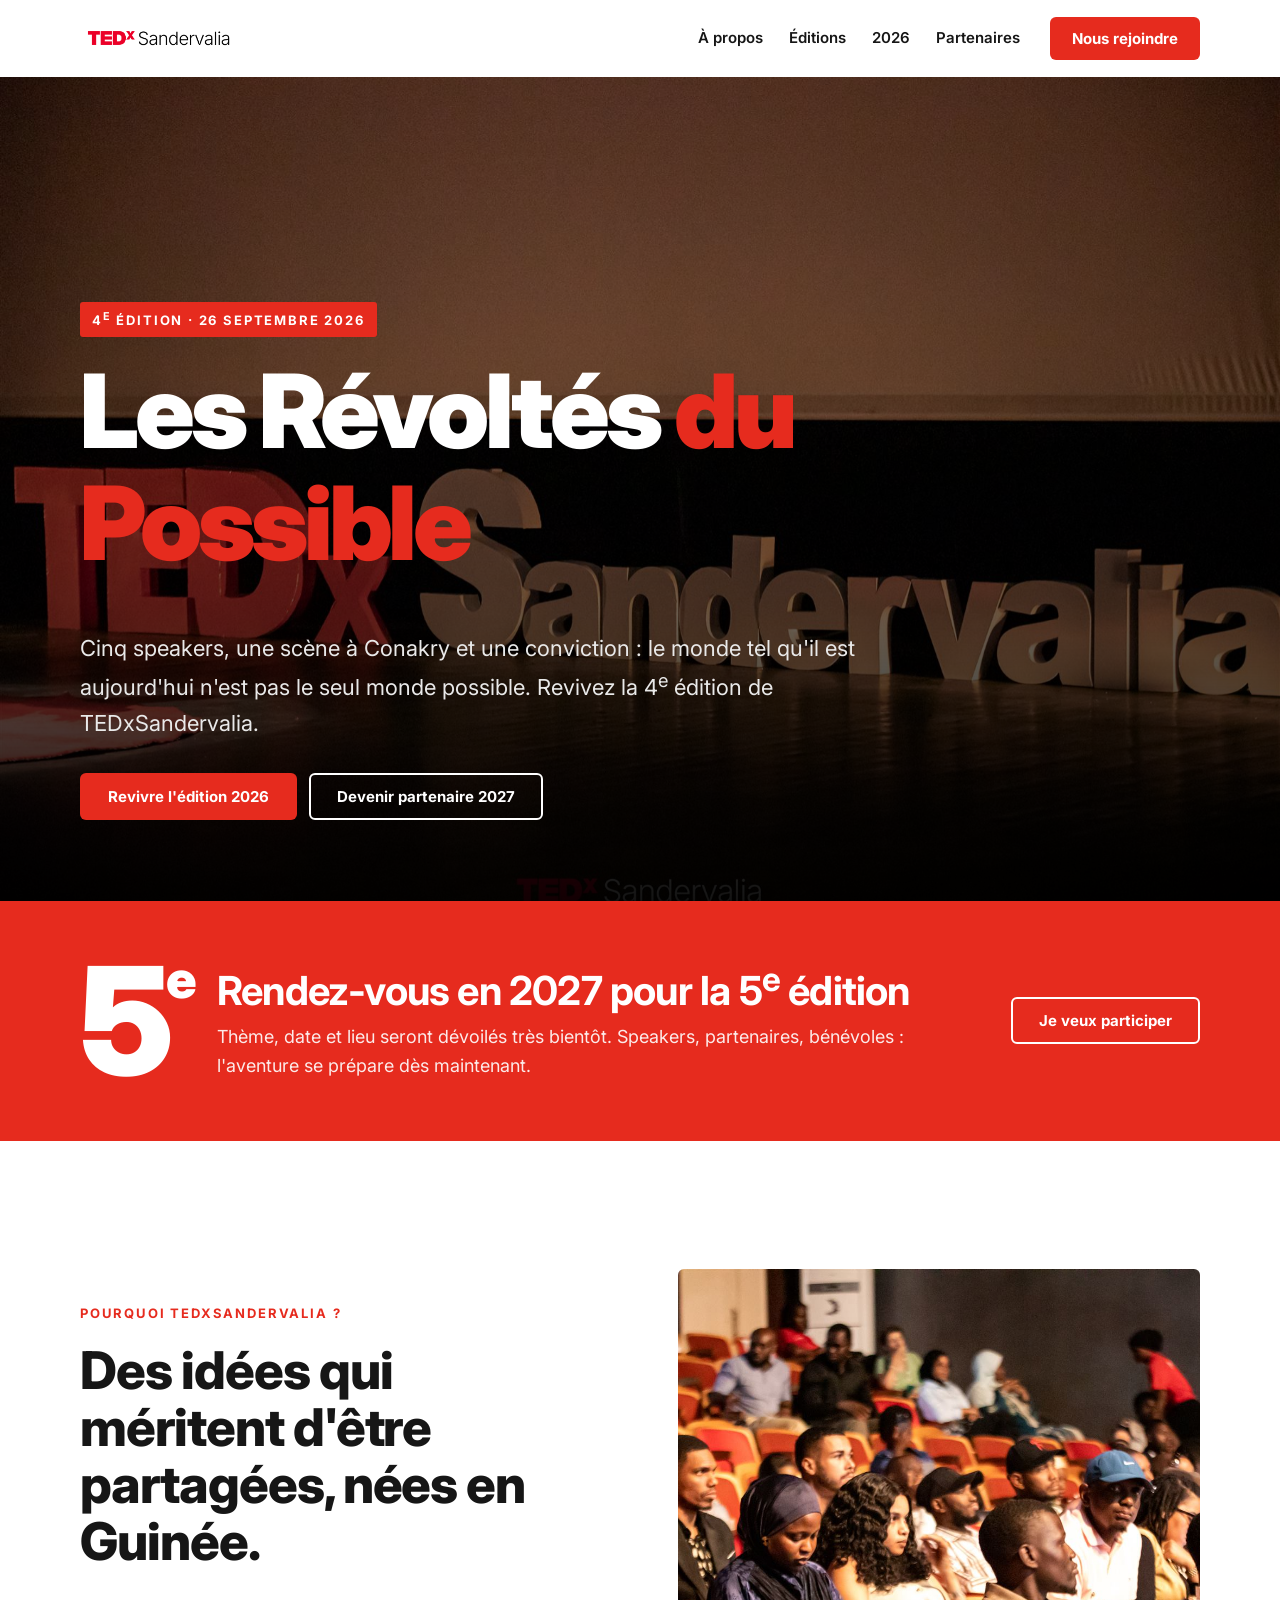
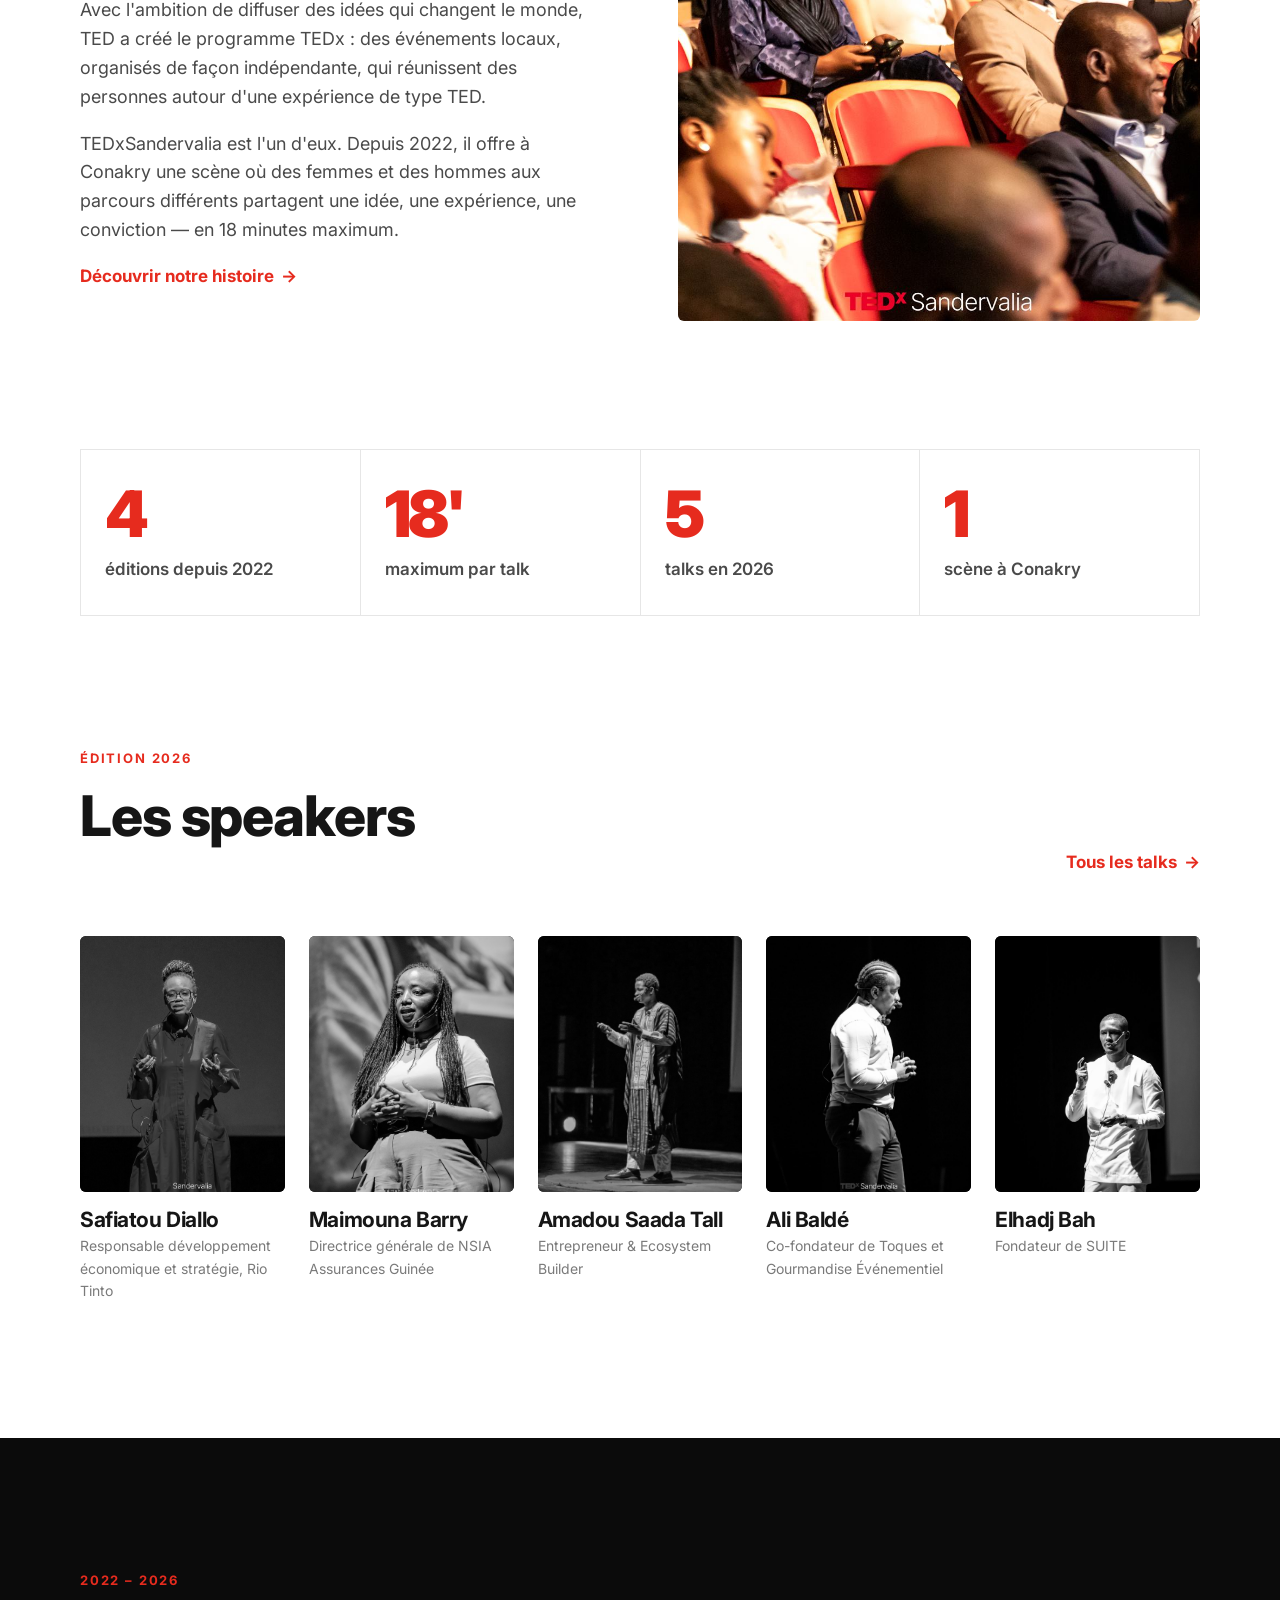
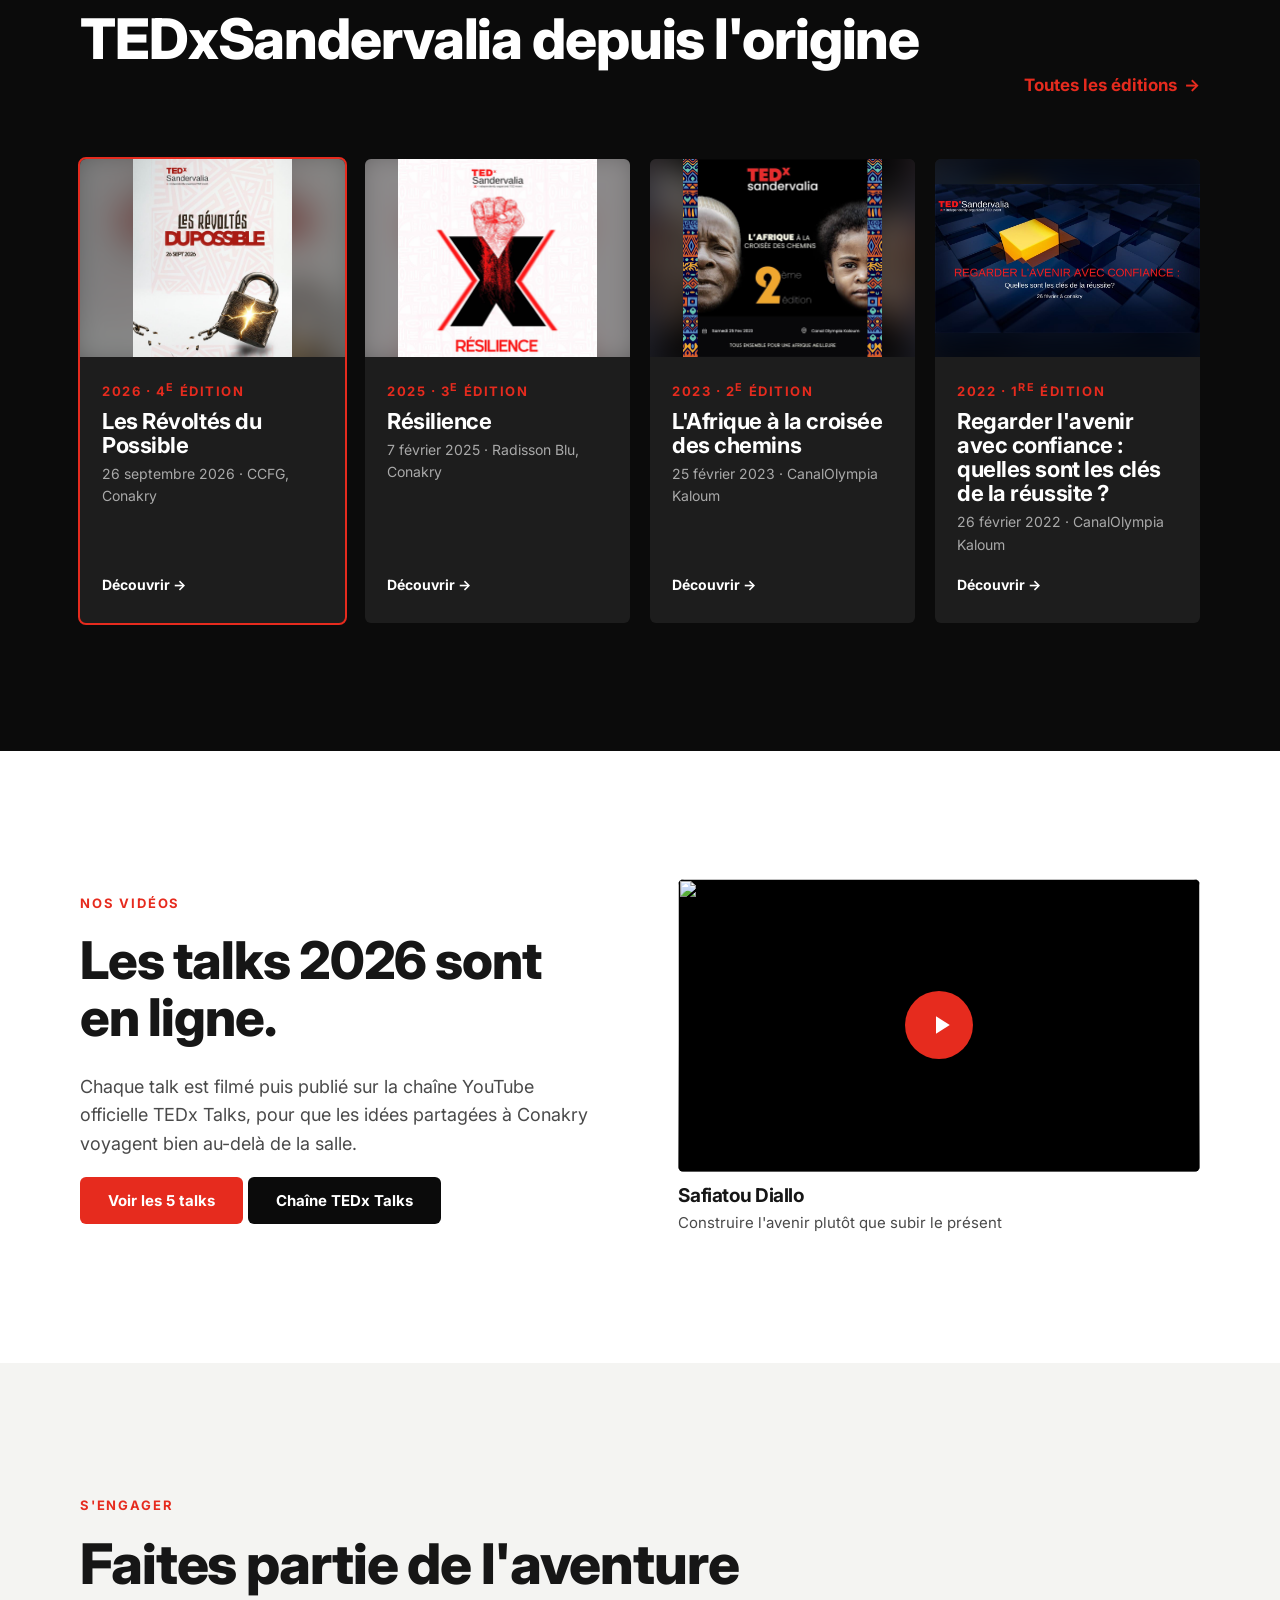
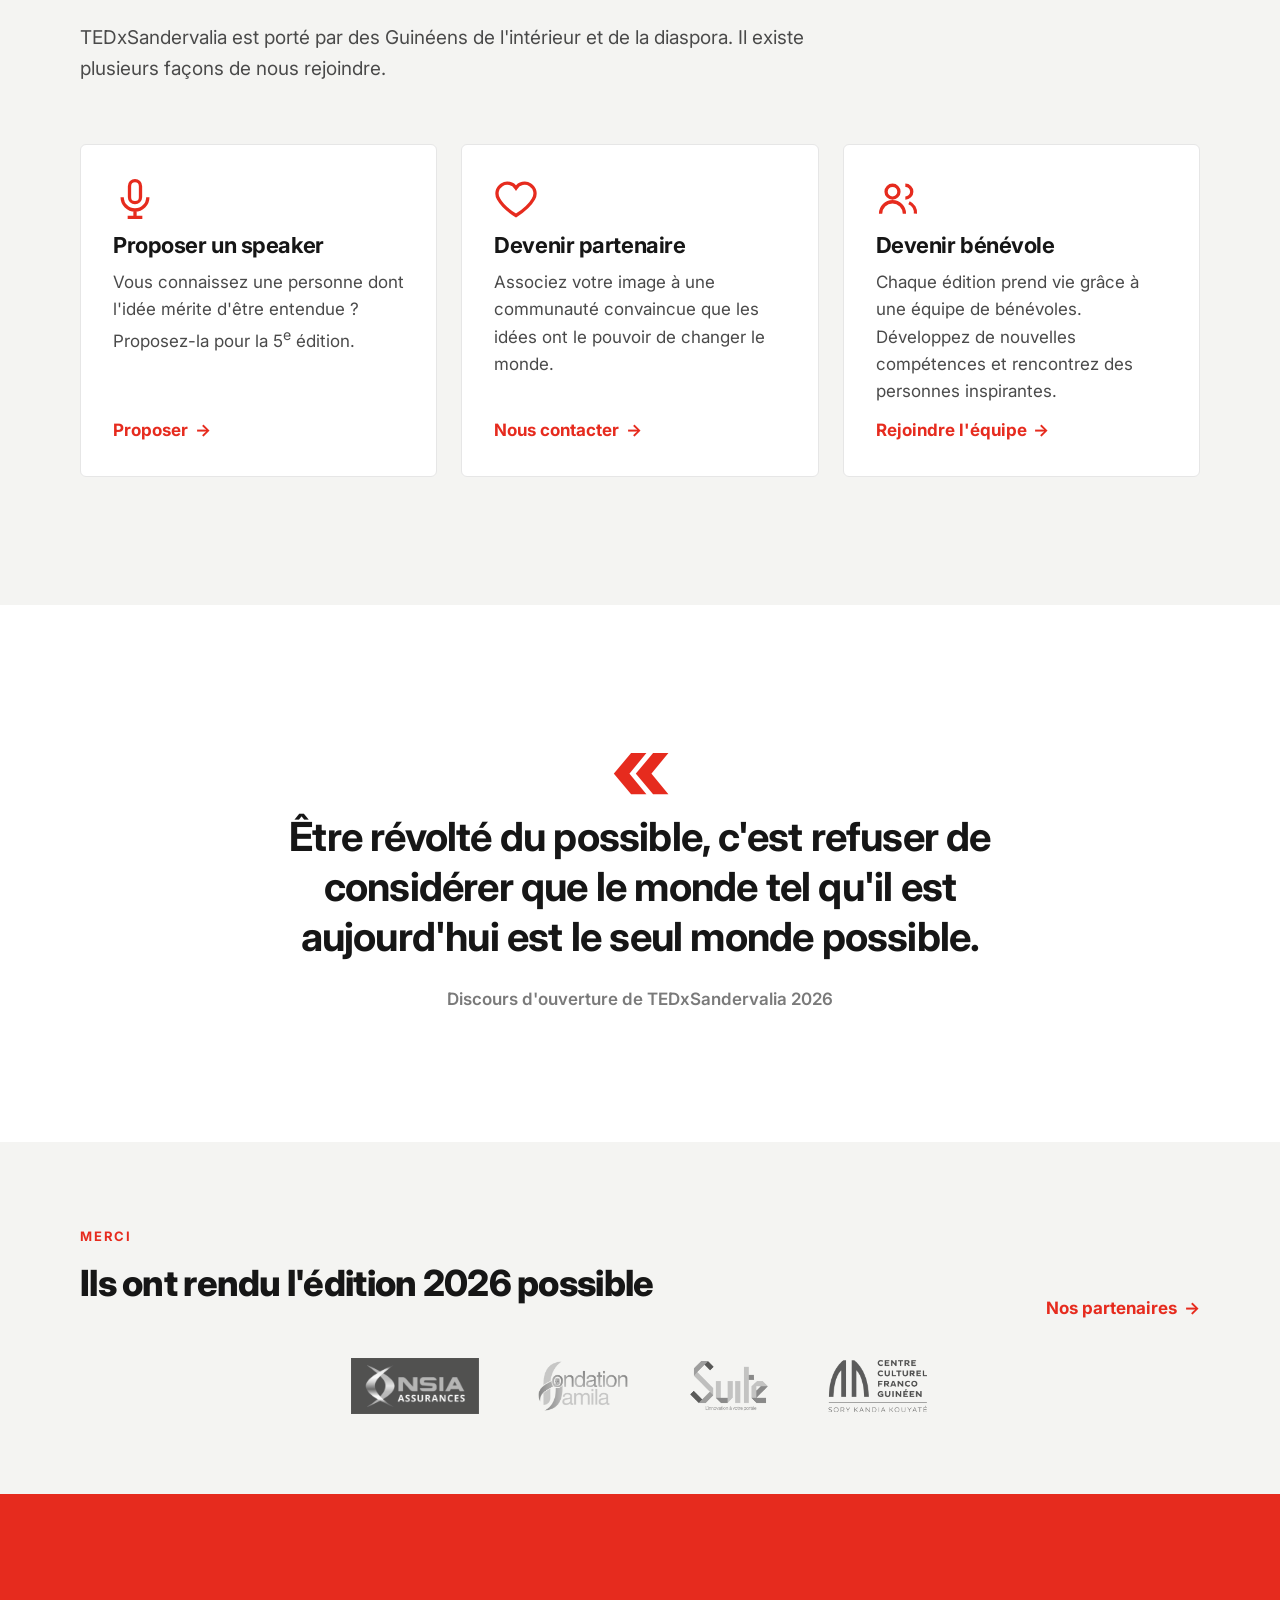
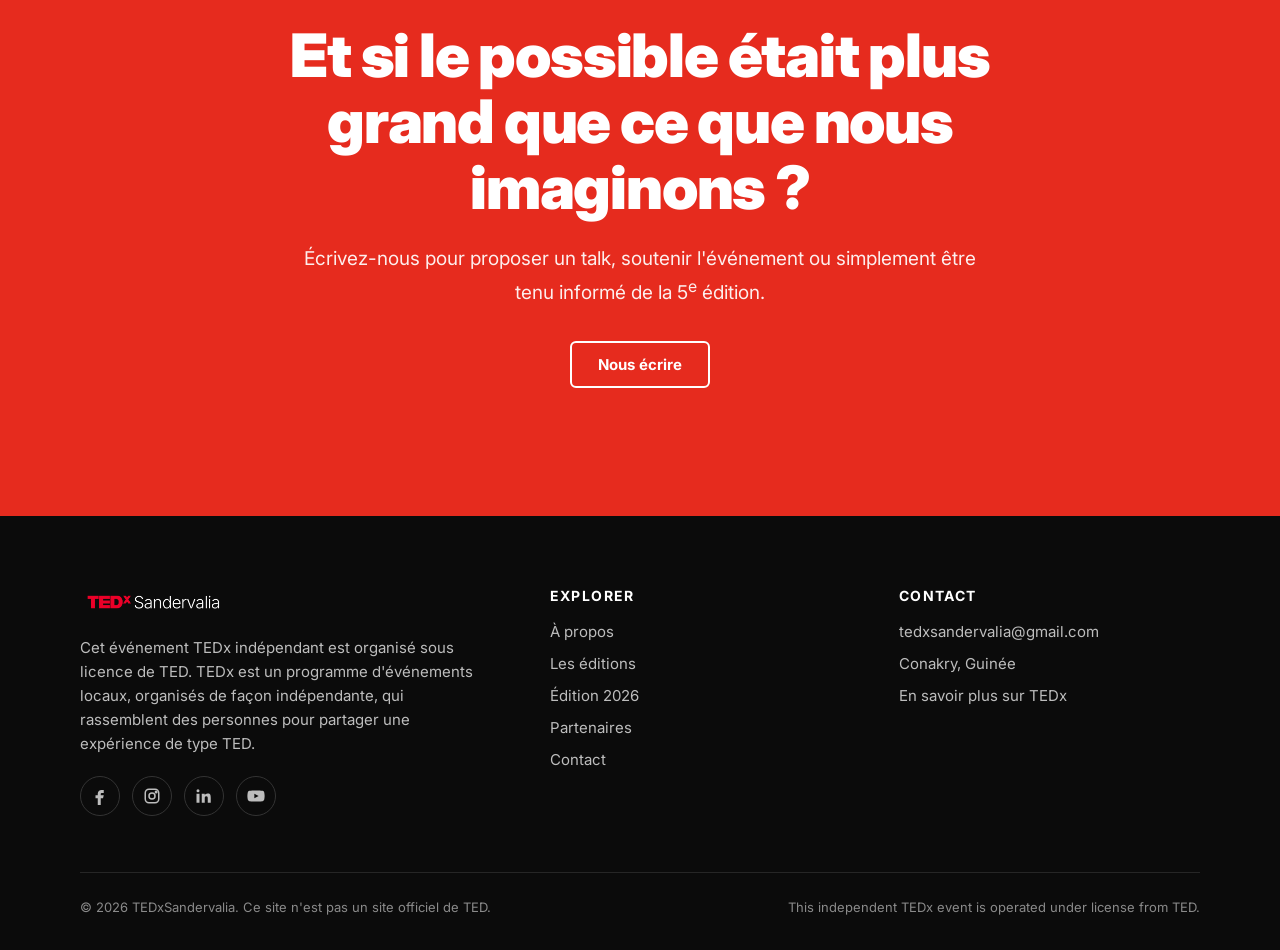
==== commit 6021f8ae: "Add files via upload" ====
--- a/index.html
+++ b/index.html
@@ -3,7 +3,6 @@
 <head>
   <meta charset="utf-8">
   <meta name="viewport" content="width=device-width, initial-scale=1">
-  <meta name="robots" content="noindex, nofollow"> <!-- PRÉVERSION : retirer au lancement officiel -->
   <title>TEDxSandervalia — Des idées qui méritent d'être partagées, à Conakry</title>
   <meta name="description" content="TEDxSandervalia est un événement TEDx organisé de façon indépendante à Conakry, en Guinée. Quatre éditions depuis 2022, des talks qui font émerger de nouvelles possibilités.">
   <meta property="og:title" content="TEDxSandervalia">
@@ -14,7 +13,7 @@
   <link rel="preconnect" href="https://fonts.googleapis.com">
   <link rel="preconnect" href="https://fonts.gstatic.com" crossorigin>
   <link href="https://fonts.googleapis.com/css2?family=Inter:wght@400;500;600;700;800;900&display=swap" rel="stylesheet">
-  <link rel="stylesheet" href="assets/css/style.css?v=eeccd851">
+  <link rel="stylesheet" href="assets/css/style.css?v=f8400def">
 </head>
 <body>
   <a class="skip-link" href="#contenu">Aller au contenu</a>
@@ -190,19 +189,15 @@
       <div class="container split split--reverse">
         <div class="reveal">
           <span class="eyebrow">Nos vidéos</span>
-          <h2>Les talks 2026 arrivent bientôt en ligne.</h2>
+          <h2>Les talks 2026 sont en ligne.</h2>
           <p>Chaque talk est filmé puis publié sur la chaîne YouTube officielle TEDx Talks, pour que les idées partagées à Conakry voyagent bien au-delà de la salle.</p>
+          <a class="btn btn--red" href="edition-2026.html#videos">Voir les 5 talks</a>
           <a class="btn btn--dark" href="https://www.youtube.com/@TEDx" target="_blank" rel="noopener">Chaîne TEDx Talks</a>
         </div>
-        <div class="reveal">
-          <div class="video-placeholder">
-            <img src="assets/img/elhadj-scene.jpg" alt="" loading="lazy">
-            <div>
-              <svg viewBox="0 0 24 24" fill="currentColor" aria-hidden="true"><path d="M8 5v14l11-7z"/></svg>
-              <strong>Bientôt disponibles</strong>
-              <span>Montage en cours</span>
-            </div>
-          </div>
+        <div class="reveal video">
+          <button class="yt" type="button" data-id="kMwPQg-dPac" aria-label="Lire le talk de Safiatou Diallo : Construire l'avenir plutôt que subir le présent"></button>
+          <h3>Safiatou Diallo</h3>
+          <p>Construire l'avenir plutôt que subir le présent</p>
         </div>
       </div>
     </section>
@@ -319,6 +314,6 @@
     </div>
   </footer>
 
-  <script src="assets/js/main.js?v=3f091b29" defer></script>
+  <script src="assets/js/main.js?v=503dc7d0" defer></script>
 </body>
 </html>
--- a/assets/css/style.css
+++ b/assets/css/style.css
@@ -329,15 +329,30 @@
 .lightbox__prev { left: 8px; top: 50%; transform: translateY(-50%); }
 .lightbox__next { right: 8px; top: 50%; transform: translateY(-50%); }
 
-/* Vidéos */
-.video-placeholder {
-  position: relative; aspect-ratio: 16/9; border-radius: var(--radius); overflow: hidden; background: var(--grey-900);
-  display: flex; align-items: center; justify-content: center; text-align: center; color: var(--white);
-}
-.video-placeholder img { position: absolute; inset: 0; width: 100%; height: 100%; object-fit: cover; opacity: .35; }
-.video-placeholder div { position: relative; padding: 24px; }
-.video-placeholder svg { width: 72px; height: 72px; color: var(--red); margin: 0 auto 16px; }
-.video-placeholder strong { display: block; font-size: clamp(22px, 3vw, 32px); }
+/* Vidéos : lecteur YouTube « léger » (miniature, puis lecteur YouTube au clic) */
+.yt {
+  position: relative; display: block; width: 100%; aspect-ratio: 16/9; border: 0; padding: 0; cursor: pointer;
+  border-radius: var(--radius); overflow: hidden; background: #000; color: var(--white);
+}
+.yt img { position: absolute; inset: 0; width: 100%; height: 100%; object-fit: cover; transition: transform .6s var(--ease), opacity .3s; }
+.yt::after { content: ""; position: absolute; inset: 0; background: linear-gradient(180deg, rgba(0,0,0,0) 55%, rgba(0,0,0,.55)); }
+.yt__play {
+  position: absolute; z-index: 1; left: 50%; top: 50%; transform: translate(-50%, -50%); width: 68px; height: 68px; border-radius: 50%;
+  background: var(--red); display: grid; place-items: center; box-shadow: 0 6px 24px rgba(0,0,0,.35); transition: transform .3s var(--ease);
+}
+.yt__play svg { width: 30px; height: 30px; margin-left: 4px; }
+.yt:hover img, .yt:focus-visible img { transform: scale(1.04); }
+.yt:hover .yt__play, .yt:focus-visible .yt__play { transform: translate(-50%, -50%) scale(1.08); }
+.yt:focus-visible { outline: 3px solid var(--red); outline-offset: 3px; }
+.yt iframe { position: absolute; inset: 0; width: 100%; height: 100%; border: 0; }
+.yt.is-playing::after { display: none; }
+.videos { display: grid; grid-template-columns: repeat(3, 1fr); gap: 32px 24px; }
+@media (max-width: 1000px) { .videos { grid-template-columns: repeat(2, 1fr); } }
+@media (max-width: 640px) { .videos { grid-template-columns: 1fr; } }
+.video h3 { font-size: 19px; margin: 14px 0 4px; }
+.video p { margin: 0; font-size: 15px; color: var(--grey-700); }
+.section--dark .video p { color: #c9c9c9; }
+.video__more { display: inline-block; margin-top: 6px; font-size: 13px; color: var(--grey-500); }
 
 /* Citation */
 .quote { max-width: 900px; margin: 0 auto; text-align: center; }
